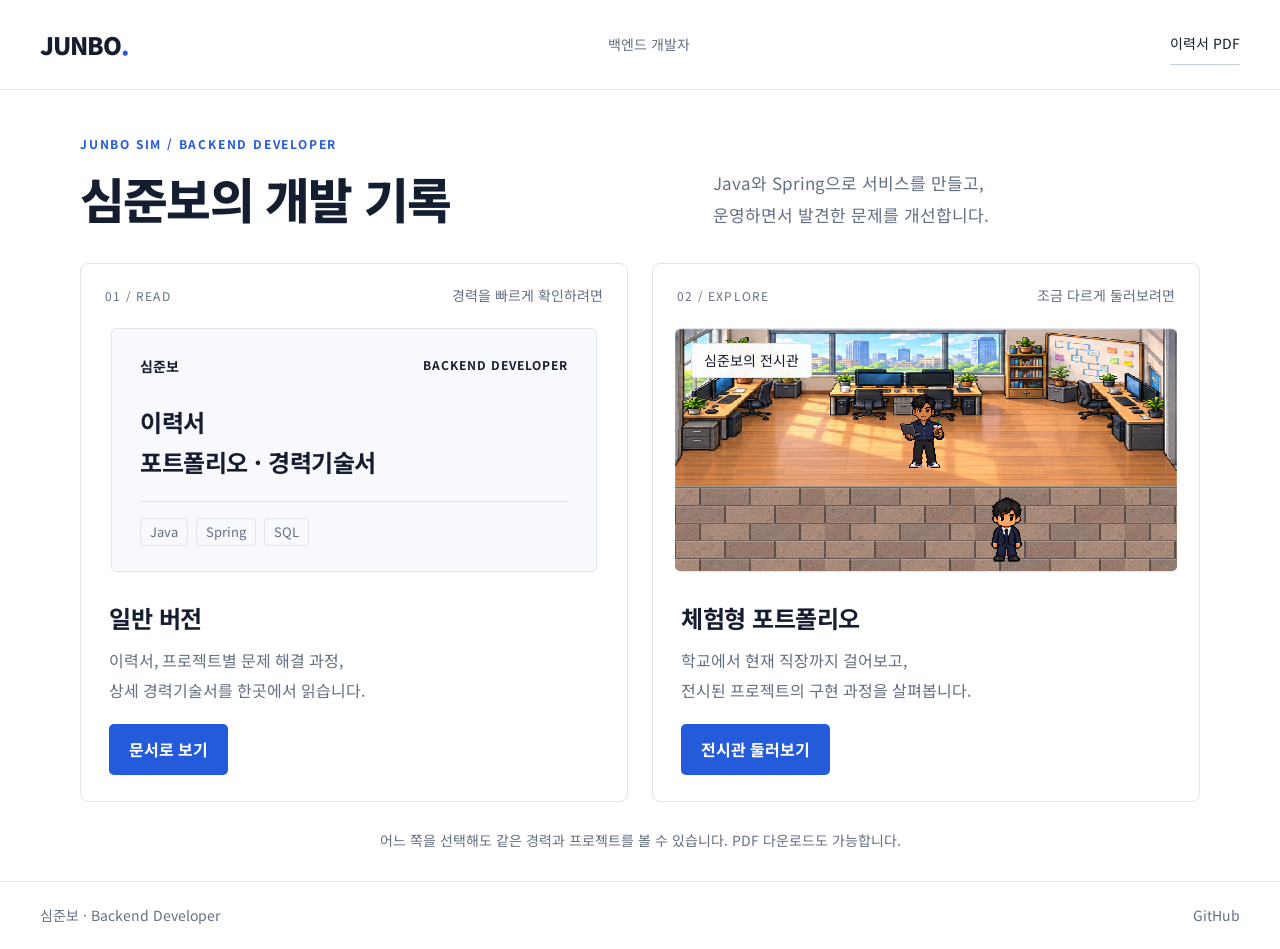
==== index.html @ 74f3f33c "Publish verified portfolio static release" ====
<!doctype html>
<html lang="ko">
<head>
<meta charset="utf-8"><meta name="viewport" content="width=device-width,initial-scale=1">
<title>심준보 | 개발 기록</title>
<meta name="description" content="백엔드 개발자 심준보의 이력서와 프로젝트. 문서형 또는 체험형 포트폴리오로 살펴보세요.">
<link rel="icon" type="image/svg+xml" href="data:image/svg+xml,%3Csvg xmlns='http://www.w3.org/2000/svg' viewBox='0 0 32 32'%3E%3Crect width='32' height='32' rx='8' fill='%23151d30'/%3E%3Ctext x='5' y='23' font-size='20' fill='%2386adff' font-family='sans-serif' font-weight='700'%3EJ.%3C/text%3E%3C/svg%3E">
<link rel="stylesheet" href="explorer.css">
<link rel="stylesheet" href="brand.css">
<link rel="stylesheet" href="exhibition-theme.css">
<script src="visitor-sprites.js" defer></script><script src="paving.js" defer></script><script src="entry.js" defer></script>
</head>
<body class="entry-page">
<header class="shell-header"><a class="brand" href="index.html" aria-label="버전 선택으로 돌아가기">JUNBO<span>.</span></a><span class="header-note">백엔드 개발자</span><a class="quiet-link" href="pdf/resume.pdf" download="심준보_이력서.pdf">이력서 PDF</a></header>
<main class="entry-main">
<div class="entry-intro"><p class="overline">JUNBO SIM / BACKEND DEVELOPER</p><h1>심준보의 개발 기록</h1><p>Java와 Spring으로 서비스를 만들고,<br>운영하면서 발견한 문제를 개선합니다.</p></div>
<div class="mode-grid">
<a class="mode-card read-card" href="normal.html">
<div class="mode-top"><span>01 / READ</span><span class="mode-tag">경력을 빠르게 확인하려면</span></div>
<div class="reading-preview" aria-hidden="true"><p>심준보 <span>BACKEND DEVELOPER</span></p><strong>이력서<br>포트폴리오 · 경력기술서</strong><div class="preview-rule"></div><div class="preview-tags"><span>Java</span><span>Spring</span><span>SQL</span></div></div>
<div class="mode-copy"><h2>일반 버전</h2><p>이력서, 프로젝트별 문제 해결 과정,<br>상세 경력기술서를 한곳에서 읽습니다.</p><span class="mode-action">문서로 보기</span></div>
</a>
<a class="mode-card play-card" href="game.html">
<div class="mode-top"><span>02 / EXPLORE</span><span class="mode-tag">조금 다르게 둘러보려면</span></div>
<div class="studio-preview" aria-hidden="true"><span class="preview-path"></span><span class="preview-divider"></span><span class="preview-npc pixel-sprite junbo-identity developer"></span><span class="preview-visitor pixel-sprite visitor-front"></span><span class="preview-caption">심준보의 전시관</span></div>
<div class="mode-copy"><h2>체험형 포트폴리오</h2><p>학교에서 현재 직장까지 걸어보고,<br>전시된 프로젝트의 구현 과정을 살펴봅니다.</p><span class="mode-action">전시관 둘러보기</span></div>
</a>
</div>
<p class="entry-footnote">어느 쪽을 선택해도 같은 경력과 프로젝트를 볼 수 있습니다. PDF 다운로드도 가능합니다.</p>
</main>
<footer class="shell-footer"><span>심준보 · Backend Developer</span><a href="https://github.com/jbsim999" target="_blank" rel="noopener noreferrer">GitHub</a></footer>
</body></html>
---- explorer.css ----
/* Pixel exhibition: fixed upper exhibits, one visitor on the lower path. */
:root{color-scheme:dark;--ink:#091c2b;--panel:#112d3c;--line:#31525e;--text:#f0f1db;--muted:#a6bec6;--gold:#ffcf70;--mint:#8ee0c6}
*{box-sizing:border-box}
html{font-size:16px}
body{margin:0;background:var(--ink);color:var(--text);font-family:"Malgun Gothic","Apple SD Gothic Neo",sans-serif;line-height:1.65;word-break:keep-all}
body.game-page{transition:background-color .45s ease;--ambient-wash:transparent}
body[data-era=school]{--ink:#102a24;--panel:#173b32;--line:#416d57;--gold:#c9f294;--mint:#abe4ba;--ambient-wash:#56c88466}
body[data-era=university]{--ink:#10243d;--panel:#18344f;--line:#496e94;--gold:#a9d9ff;--mint:#b4e3ff;--ambient-wash:#559be077}
body[data-era=military]{--ink:#302128;--panel:#47313a;--line:#986b69;--gold:#ffc28c;--mint:#ffdab5;--ambient-wash:#ef965e88}
body[data-era=lab]{--ink:#102b30;--panel:#1d4147;--line:#5b8a90;--gold:#baf5e9;--mint:#bcf3ed;--ambient-wash:#79d8cb66}
body[data-era=office]{--ink:#101b32;--panel:#1b2d49;--line:#405e87;--gold:#c8d7ff;--mint:#adc9fa;--ambient-wash:#6174bc88}
/* One viewport-wide wash follows the current era, including adjacent rooms,
   avatars and UI. It never consumes pointer input or keyboard focus. */
.game-page::after{content:"";position:fixed;inset:0;z-index:20;pointer-events:none;mix-blend-mode:soft-light;background:var(--ambient-wash);transition:background-color .45s ease}
a{color:inherit;text-decoration:none}button,input{font:inherit}button{color:inherit;cursor:pointer;touch-action:manipulation}button,a,input{-webkit-tap-highlight-color:transparent}button:disabled{cursor:default;opacity:.55}a:hover{color:var(--gold)}
button:focus-visible,a:focus-visible,input:focus-visible,summary:focus-visible,[tabindex]:focus-visible{outline:3px solid var(--gold);outline-offset:4px}
h1,h2,h3,p{margin-top:0}kbd{display:inline-block;font-family:inherit;font-size:.8rem;border:1px solid #75979f;padding:0 5px;margin:0 2px;line-height:1.6}
[hidden]{display:none!important}
.shell-header,.shell-footer{max-width:1360px;margin:auto;display:flex;justify-content:space-between;align-items:center;gap:20px;padding:20px 40px}
.shell-header{border-bottom:1px solid var(--line)}.wordmark{font-size:1.4rem;font-weight:800;letter-spacing:-.6px}.wordmark span{color:var(--gold)}
.header-note{color:var(--muted);font-size:.875rem}.overline{font-size:.75rem;font-weight:700;letter-spacing:1.5px;color:var(--mint)}.quiet-link{font-size:.875rem;border-bottom:1px solid #6b8c91;padding:4px 0}
.shell-footer{color:var(--muted);font-size:.875rem;border-top:1px solid var(--line);margin-top:28px}
.entry-main{max-width:1100px;margin:auto;padding:50px 40px 0}.entry-intro{margin-bottom:36px}.entry-intro .overline{margin-bottom:12px}
.entry-intro h1{font-size:clamp(2rem,4vw,3rem);line-height:1.35;letter-spacing:-1.5px;margin-bottom:14px}.entry-intro>p:last-child{color:var(--muted);font-size:1rem}
.mode-grid{display:grid;grid-template-columns:1fr 1fr;gap:28px}.mode-card{display:block;border:2px solid #385b67;background:var(--panel);box-shadow:5px 5px 0 #03111b;transition:transform .15s,border-color .15s}
.mode-card:hover{transform:translateY(-4px);border-color:var(--gold)}.mode-top{display:flex;justify-content:space-between;align-items:center;gap:8px;padding:18px 22px;font-size:.75rem;letter-spacing:1px}.mode-tag{font-size:.875rem;letter-spacing:0}
.read-card{color:#203e46;background:#eff0df;border-color:#b8c9b6}.read-card:hover{color:#203e46}
.read-card .mode-tag{color:#59726f}.reading-preview{height:240px;background:#fafbf4;border:1px solid #ced8c8;margin:0 24px;padding:26px;box-shadow:5px 0 0 #ccd5c3}
.reading-preview p{display:flex;justify-content:space-between;gap:12px;font-size:.875rem;font-weight:700}.reading-preview p span{font-size:.65rem;letter-spacing:1px;color:#527571}
.reading-preview strong{display:block;font-size:1.5rem;line-height:1.65;letter-spacing:-.5px;margin:20px 0}.preview-rule{height:1px;background:#d3dccd}.preview-tags{display:flex;gap:8px;margin-top:16px}.preview-tags span{font-size:.75rem;padding:2px 9px;border:1px solid #cad6c7}
.studio-preview{height:240px;position:relative;overflow:hidden;background:#668c9c url("assets/rooms-open-v10.webp") 100% 100%/200% 200%;image-rendering:pixelated}
.preview-caption{position:absolute;left:16px;top:14px;background:#0b2438ed;border:1px solid #77b4ac;padding:5px 12px;color:var(--gold);font-size:.875rem}
.pixel-sprite{display:block;width:80px;height:80px;background-image:none;background-size:300% 200%;background-repeat:no-repeat;image-rendering:pixelated}
.pixel-sprite.student{background-position:0 0}.pixel-sprite.developer{background-position:50% 0}.pixel-sprite.visitor-front{background-position:100% 0}.pixel-sprite.visitor-back{background-position:0 100%}.pixel-sprite.visitor-left{background-position:50% 100%}.pixel-sprite.visitor-right{background-position:100% 100%}
.pixel-sprite.schoolboy,.pixel-sprite.soldier{background-image:url("assets/school-military-sprites-v3.png");background-size:200% 100%}.pixel-sprite.schoolboy{background-position:0 0}.pixel-sprite.soldier{background-position:100% 0}
.pixel-sprite.soldier-cook{background-image:url("assets/school-military-sprites-v3.png");background-size:200% 100%;background-position:100% 0}.pixel-sprite.developer-coffee{background-position:50% 0}
.era-art-ready .pixel-sprite.soldier-cook,.era-art-ready .pixel-sprite.developer-coffee{background-image:url("assets/junbo-props-v4.webp");background-size:300% 100%}.era-art-ready .pixel-sprite.soldier-cook{background-position:0 0}.era-art-ready .pixel-sprite.developer-coffee{background-position:50% 0}
.pixel-sprite.lab-scientist{background-position:50% 0}.era-art-ready .pixel-sprite.lab-scientist{background-image:url("assets/junbo-lab-v5.png");background-size:100% 100%;background-position:0 0}
.soccer-ball{display:none;position:absolute;left:58px;top:50px;width:30px;height:30px;background:url("assets/junbo-props-v4.webp") 100% 0/300% 100% no-repeat;image-rendering:pixelated}
.era-art-ready .visitor[data-outfit=sport] .soccer-ball{display:block}.visitor[data-facing=left] .soccer-ball{left:-8px}
.visitor.walking[data-outfit=sport] .soccer-ball{animation:juggle .72s ease-in-out infinite}
@keyframes juggle{0%,100%{transform:translateY(0) rotate(0deg)}40%{transform:translateY(-34px) rotate(155deg)}75%{transform:translateY(-12px) rotate(280deg)}}
.preview-npc{position:absolute;left:calc(50% - 40px);top:78px}.preview-visitor{position:absolute;left:calc(66% - 32px);bottom:17px;width:64px;height:64px}
.mode-copy{padding:24px;border-top:1px solid #86a59a44}.mode-copy h2{font-size:1.4rem;margin-bottom:9px;letter-spacing:-.5px}.mode-copy p{font-size:1rem;color:var(--muted);min-height:52px;margin-bottom:18px}
.read-card .mode-copy p{color:#506b70}.mode-action{display:inline-block;font-size:.875rem;font-weight:700;background:#ffcf70;color:#233c42;padding:10px 18px;box-shadow:3px 3px 0 #020c1490}
.read-card .mode-action{background:#173e47;color:#f2f5e2}.entry-footnote{font-size:.875rem;text-align:center;color:var(--muted);margin:28px 0}
.game-shell{max-width:1360px;margin:auto;padding:24px 40px 0}.game-heading{display:flex;justify-content:space-between;align-items:center;gap:20px;margin-bottom:20px}.game-heading .overline{letter-spacing:.5px;margin-bottom:5px}.game-heading h1{font-size:1.7rem;letter-spacing:-.7px;margin:0}
.room-tabs{display:flex;align-items:center;gap:10px;border-bottom:1px solid var(--line)}.room-tabs button{border:0;background:none;border-bottom:3px solid transparent;padding:12px 20px;font-size:1rem;color:var(--muted)}
.room-tabs button[aria-pressed=true]{border-bottom-color:var(--gold);color:var(--gold)}.room-tabs a{margin-left:auto;font-size:.875rem;color:var(--muted)}
.room-toolbar{display:flex;justify-content:space-between;align-items:center;gap:20px;color:var(--muted);font-size:.875rem;padding:12px 0}.room-toolbar p{margin:0}.motion-control{display:flex;align-items:center;gap:6px;white-space:nowrap}.motion-control input{accent-color:var(--gold);width:17px;height:17px}
.viewport{height:520px;position:relative;overflow:hidden;border:3px solid #527977;background:#12454e;box-shadow:0 0 0 1px #091521,5px 5px 0 #030f19;isolation:isolate}
.world{position:absolute;top:0;left:0;width:1800px;height:520px;will-change:transform}
.scene-backdrop{position:absolute;inset:0;display:flex;image-rendering:pixelated;background:#b9c9cb}
.scene-bay{flex:0 0 600px;height:520px;background-image:url("assets/rooms-open-v10.webp");background-size:1200px 1040px;background-repeat:no-repeat}
.scene-school{background-position:0 0}.scene-university{background-position:-600px 0}.scene-military{background-position:0 -520px}.scene-office{background-position:-600px -520px}
.scene-lab{background-image:url("assets/lab-open-v10.webp");background-position:0 0;background-size:600px 520px}
.game-page[data-scene=gallery] .scene-backdrop{display:grid;grid-template-columns:repeat(3,600px);grid-template-rows:repeat(3,520px);width:1800px;background:#b9c9cb}
.game-page[data-scene=gallery] .scene-bay{width:480px;height:416px;margin:30px 60px 74px;background-size:960px 832px;box-shadow:0 0 0 3px #527977}
.game-page[data-scene=gallery] .scene-university{background-position:-480px 0}.game-page[data-scene=gallery] .scene-office{background-position:-480px -416px}
.gallery-map{margin-top:18px;padding:16px;border:1px solid var(--line);background:var(--panel)}.gallery-map-heading{display:flex;justify-content:space-between;align-items:center;gap:12px;margin-bottom:12px}.gallery-map h2{font-size:1rem;margin:0}.gallery-map p{font-size:.875rem;color:var(--muted);margin:0}
.gallery-map-grid{display:grid;grid-template-columns:repeat(3,minmax(0,1fr));gap:8px}.gallery-map-grid button{border:1px solid #52717a;background:#163744;padding:12px;text-align:left;font-size:.875rem;line-height:1.5;min-height:72px}.gallery-map-grid button span{display:block;font-size:.75rem;color:var(--muted);margin-bottom:4px}.gallery-map-grid button[aria-current=true]{border-color:var(--gold);box-shadow:inset 0 0 0 1px var(--gold);color:var(--gold);background:#28505a}.gallery-map-grid button:hover{border-color:var(--gold)}
.exhibits{position:absolute;inset:0}.exhibit{position:absolute;top:20px;left:0;width:350px;transform:translateX(-50%);text-align:left}
.exhibit-info{min-height:183px;padding:16px 20px;background:#092638ed;border:2px solid #6c9d98;box-shadow:3px 3px 0 #041523b0}
.exhibit.current .exhibit-info{border-color:var(--gold)}.exhibit-info .overline{margin-bottom:7px;letter-spacing:.5px;color:#acd9c5}.exhibit-info h2{font-size:1.2rem;line-height:1.45;margin:0 0 8px;color:#f2f1db}.exhibit-info p{font-size:.875rem;color:#bad1cd;margin:0 0 12px}
.exhibit-info .exhibit-result{font-size:1.3rem;color:var(--gold);font-weight:700}.exhibit-info button{background:#154b55;color:#e9f4df;border:1px solid #8bbdb0;box-shadow:2px 2px 0 #06141c;padding:5px 12px;font-size:.875rem}
.exhibit{height:310px}.scenic-exhibit .exhibit-info{min-height:0;padding:12px 20px;width:max-content;max-width:100%;margin:auto}.scenic-exhibit .exhibit-info h2{margin:0}
.npc-display{width:104px;position:absolute;top:193px;left:50%;transform:translateX(-50%);display:flex;align-items:center;flex-direction:column;pointer-events:none}
.npc-display .pixel-sprite{width:104px;height:104px}.npc-label{font-size:.75rem;line-height:1.45;color:#ededd2;padding:2px 10px;background:#173b3dea;border:1px solid #aac3a66b}
.actor{position:absolute;top:0;left:0;width:80px;height:88px;pointer-events:none;will-change:transform}.actor-name{display:table;position:absolute;left:50%;bottom:-6px;transform:translateX(-50%);background:#ffcf70;color:#173841;padding:1px 8px;font-size:.75rem;font-weight:700;white-space:nowrap;border:1px solid #68441f;line-height:1.6}
.actor.walking .pixel-sprite{animation:walk .18s steps(2,end) infinite alternate}
.scene-corner{position:absolute;inset:auto 12px 6px;display:flex;justify-content:space-between;font-size:.75rem;color:#ecddb9;pointer-events:none;text-shadow:1px 1px #19372a}
.timeline-nav{display:grid;grid-template-columns:repeat(6,minmax(0,1fr));gap:8px;margin-top:15px}.timeline-nav button{background:#123442;border:1px solid #436875;padding:10px;font-size:.875rem;color:var(--muted)}
.timeline-nav button[aria-current=true]{border-color:var(--gold);color:var(--gold);background:#24484b}.timeline-nav button span{display:block;font-size:.75rem;color:#b1ccd0;margin-top:3px}
.interaction-strip{display:flex;justify-content:space-between;align-items:center;gap:18px;padding:18px 0;border-bottom:1px solid var(--line);min-height:108px}.location-copy{display:flex;flex-direction:column;gap:3px}.location-copy .overline{font-size:.75rem;letter-spacing:.5px}.location-copy strong{font-size:1.05rem}.location-copy>span:last-child{font-size:.875rem;color:var(--muted)}
.action-button{flex-shrink:0;background:var(--gold);color:#163b42;border:1px solid #e8a954;padding:12px 18px;font-size:.875rem;font-weight:700;box-shadow:3px 3px 0 #010d16}.action-button kbd{border-color:#8d7b4b;margin-left:8px}
.control-bar{display:flex;justify-content:space-between;align-items:center;gap:20px;padding:18px 0 0}.control-bar p{font-size:.875rem;color:#d2e4df;margin:0}.control-bar p>span:last-child{font-size:.75rem;color:var(--muted)}
.direction-pad{display:flex;gap:8px;flex-shrink:0}.direction-pad button{width:50px;height:48px;font-size:1.3rem;border:2px solid #688f93;background:#163947;box-shadow:3px 3px 0 #03121b;touch-action:none;user-select:none}
.direction-pad button:active{background:#426f6d;border-color:var(--gold)}
.game-page[data-scene=gallery] .direction-pad{display:grid;grid-template-columns:repeat(3,50px);grid-template-rows:repeat(2,48px);gap:6px}
.direction-pad [data-dir=up]{grid-column:2;grid-row:1}.direction-pad [data-dir=left]{grid-column:1;grid-row:2}.direction-pad [data-dir=down]{grid-column:2;grid-row:2}.direction-pad [data-dir=right]{grid-column:3;grid-row:2}
dialog{color-scheme:light;width:min(820px,calc(100% - 32px));max-height:85dvh;padding:0 30px 30px;background:#f2f4e8;color:#213e45;border:3px solid #6c9894;box-shadow:8px 8px 0 #010c17a0;overflow:auto}
dialog::backdrop{background:#031224dd}body:has(dialog[open]){overflow:hidden}
.dialog-top{display:flex;align-items:center;justify-content:space-between;gap:12px;position:sticky;top:0;padding:16px 0;background:#f2f4e8;z-index:1;border-bottom:1px solid #bdcec2;margin-bottom:20px}.dialog-top .overline{color:#316e64;letter-spacing:1px}.dialog-top button{background:none;color:#233f46;border:1px solid #7f9c94;padding:7px 12px;font-size:.875rem}
dialog h2{font-size:1.6rem;line-height:1.45;letter-spacing:-.5px}dialog h3{font-size:1.05rem;color:#216b5d;margin:24px 0 8px}dialog p,dialog li{font-size:1rem;line-height:1.85}dialog ul{padding-left:22px}dialog .period{color:#5b7479;font-size:.875rem}
.detail-result{background:#dfead9;border-left:3px solid #367e6b;padding:16px;font-weight:700}.detail-links{display:flex;flex-wrap:wrap;gap:14px;border-top:1px solid #c0d2c4;margin-top:24px;padding-top:18px}.detail-links a{color:#255e55;border-bottom:1px solid;font-size:.875rem}dialog a:hover{color:#17588b}
dialog details{border-top:1px solid #b7cbbd;margin-top:22px;padding-top:16px}dialog summary{cursor:pointer;font-weight:700}
dialog pre{white-space:pre;overflow:auto;background:#112c39;color:#e2f2d9;padding:18px;font-size:.875rem;line-height:1.7}dialog .code-caption{font-size:.875rem;color:#4f6b6d}dialog .flow-list{display:grid;gap:8px;padding-left:24px}
.skip-link{position:absolute;left:10px;top:-100px;padding:8px;background:var(--ink);z-index:9}.skip-link:focus{top:10px}.sr-only{position:absolute;width:1px;height:1px;overflow:hidden;clip-path:inset(50%);white-space:nowrap}
.reduce-motion,.reduce-motion::after,.reduce-motion *{animation:none!important;transition:none!important}
@keyframes walk{from{transform:translateY(0)}to{transform:translateY(-3px)}}
@media(max-width:700px){
 .shell-header,.shell-footer{padding:17px 22px}.header-note{display:none}.entry-main{padding:32px 22px 0}.entry-intro h1{font-size:2rem}.entry-intro{margin-bottom:26px}
 .mode-grid{grid-template-columns:1fr;gap:24px}.mode-top{padding:15px 18px}.mode-copy{padding:20px}.mode-copy p{min-height:0}.reading-preview,.studio-preview{height:215px}.reading-preview{padding:22px}.reading-preview strong{font-size:1.3rem}.reading-preview p span{display:none}
 .game-shell{padding:20px 14px 0}.game-heading h1{font-size:1.45rem}.game-heading .overline{font-size:.75rem}.room-tabs{gap:0;flex-wrap:wrap}.room-tabs button{padding:12px;font-size:.875rem}.room-tabs a{font-size:.75rem;padding:10px 0}
 .room-toolbar{font-size:.75rem;gap:10px;align-items:flex-start}.room-toolbar p{max-width:220px}.viewport{border-width:2px}
 .exhibit{width:270px}.exhibit-info{padding:14px 16px;min-height:190px}.exhibit-info h2{font-size:1.1rem}.exhibit-info .exhibit-result{font-size:1.2rem}.npc-display{top:200px}.npc-display .pixel-sprite{width:96px;height:96px}
 .timeline-nav{grid-template-columns:repeat(3,minmax(0,1fr));gap:5px}.timeline-nav button{font-size:.8rem;padding:9px 5px}.timeline-nav button span{font-size:.75rem}
 .gallery-map{padding:10px}.gallery-map-heading{align-items:flex-start;flex-direction:column;gap:4px}.gallery-map-grid{gap:5px}.gallery-map-grid button{padding:8px 6px;font-size:.8rem}.gallery-map-grid button span{font-size:.75rem}
 .interaction-strip{align-items:stretch;flex-direction:column;gap:12px;padding:16px 0}.control-bar{flex-direction:column;align-items:stretch;gap:16px}.control-bar p{font-size:.75rem;text-align:center}.direction-pad{justify-content:center}
 .shell-footer{font-size:.75rem;gap:12px}dialog{padding:0 18px 24px}dialog h2{font-size:1.35rem}.dialog-top button{white-space:nowrap}
}
@media(max-width:350px){.exhibit{width:252px}.mode-top{font-size:.65rem}.mode-tag{font-size:.75rem}.reading-preview strong{font-size:1.1rem}.shell-footer{flex-wrap:wrap}}
@media(prefers-reduced-motion:reduce){*,*::before,*::after{animation:none!important;transition:none!important}}

/* One identity sheet, six eras. Visitors deliberately use a separate atlas. */
.game-page .pixel-sprite.junbo-identity,.entry-page .pixel-sprite.junbo-identity{background-image:url("assets/junbo-life-stages-v7.webp");background-size:300% 200%;background-position:var(--junbo-x,100%) var(--junbo-y,100%)}
.junbo-identity.schoolboy{--junbo-x:0%;--junbo-y:0%}.junbo-identity.student{--junbo-x:50%;--junbo-y:0%}.junbo-identity.soldier-cook{--junbo-x:100%;--junbo-y:0%}
.junbo-identity.lab-scientist{--junbo-x:0%;--junbo-y:100%}.junbo-identity.developer-early{--junbo-x:50%;--junbo-y:100%}.junbo-identity.developer-coffee,.junbo-identity.developer{--junbo-x:100%;--junbo-y:100%}

/* Gallery: freestanding exhibits, no resume scenery or room partitions. */
.game-page[data-scene=gallery] .scene-backdrop{background-color:#cbd9dc;background-image:linear-gradient(#587b8c13 1px,transparent 1px),linear-gradient(90deg,#587b8c13 1px,transparent 1px);background-size:40px 40px}
.game-page[data-scene=gallery] .scene-bay{width:600px;height:520px;margin:0;background:none;box-shadow:none}
.gallery-exhibit .station-art{position:absolute;top:0;left:50%;transform:translateX(-50%);display:block;width:320px;height:320px;background:url("assets/gallery-objects-v7.webp") 0 0/200% 100% no-repeat;image-rendering:pixelated;pointer-events:none}
.gallery-exhibit .station-computer{background-position:100% 0}
.gallery-exhibit .station-info{position:absolute;top:48px;left:50%;transform:translateX(-50%);width:224px;text-align:center;color:#1a394a}
.gallery-exhibit .station-info .overline{font-size:12px;line-height:1.4;letter-spacing:.5px;color:#476775;margin:0 0 5px}
.gallery-exhibit .station-info h2{font-size:17px;line-height:1.35;letter-spacing:-.5px;margin:0 0 6px;color:#142e41}
.station-result{font-size:14px;line-height:1.4;font-weight:700;color:#245f70;margin:0 0 8px}
.station-info button{font-size:14px;line-height:1.4;min-height:30px;padding:4px 9px;border:1px solid #78949e;border-radius:4px;background:#e3edf2;color:#173e50}
.gallery-exhibit.current .station-info button{background:#173e50;color:#fff;border-color:#173e50}
.gallery-exhibit.computer-exhibit .station-info{top:59px;width:144px}.computer-exhibit .station-info h2{font-size:15px;margin-bottom:5px}.computer-exhibit .station-info .overline{font-size:11px;margin-bottom:3px}
.station-empty-note{font-size:13px;color:#486677;margin:0}.empty-exhibit .station-art{opacity:.5}
.art-unavailable .station-info{background:#edf4f7;border:1px solid #92b0bf;padding:8px;border-radius:5px}

/* Finished exhibition shell. World coordinates stay independent of the UI. */
:root{--text:#f3f6fa;--muted:#b5c7d6;--surface:#0c1c2ae8}
.shell-header{max-width:1480px;padding:18px 40px;border-bottom-color:#ffffff12}
.shell-footer{max-width:1480px;border-top-color:#ffffff18;padding:22px 40px}
.quiet-link{min-height:40px;display:inline-flex;align-items:center;border-color:#ffffff36;overflow-wrap:anywhere}
.overline{font-size:.75rem;letter-spacing:1.8px}
.entry-page{background:radial-gradient(ellipse at 90% 0,#173448 0,transparent 55%),#091725}
.entry-main{max-width:1200px;padding-top:44px}
.entry-intro{display:grid;grid-template-columns:1.2fr 1fr;column-gap:48px;align-items:end;margin-bottom:32px}
.entry-intro .overline{grid-column:1/-1;color:#94dacb}
.entry-intro h1{font-size:clamp(2rem,3.8vw,3.3rem);font-weight:800;margin:0;letter-spacing:-1.8px}
.entry-intro>p:last-child{margin:0;font-size:1.0625rem;line-height:1.9}
.mode-grid{gap:24px}.mode-card{border:1px solid #ffffff26;border-radius:16px;overflow:hidden;box-shadow:0 18px 50px #0003;background:#102536}
.mode-card:hover{box-shadow:0 22px 54px #0005}.mode-top{padding:20px 24px;color:#b9ced8;letter-spacing:1.2px}
.mode-tag{font-size:.875rem;color:#b9ced8}.read-card{background:#eaf0f5;color:#142c40;border-color:#d7e3ed}
.read-card:hover{color:#142c40}.read-card .mode-top,.read-card .mode-tag{color:#486278}
.reading-preview{margin:0 30px;height:244px;background:#fff;border-color:#c8d6e2;border-radius:6px 6px 0 0;box-shadow:8px 8px 0 #b4c6d74d;padding:26px 28px}
.reading-preview p span{font-size:.75rem;color:#597284}.reading-preview strong{line-height:1.7;font-size:1.5rem;margin:24px 0 18px}
.preview-rule{background:#d9e2ea}.preview-tags span{border-color:#cfdae4;border-radius:4px;font-size:.8125rem}
.studio-preview{height:244px;margin:0 22px;border-radius:6px;box-shadow:inset 0 0 0 1px #ffffff30}
.preview-caption{border:0;border-radius:4px;color:#f7faff;background:#102a3fed;font-size:.875rem}
.mode-copy{padding:26px 28px;border-top:0}.mode-copy h2{font-size:1.5rem}.mode-copy p{font-size:1rem;line-height:1.85;min-height:60px}
.mode-action{border-radius:6px;background:#abe9d7;color:#133b3b;padding:12px 20px;box-shadow:none;font-size:1rem}
.read-card .mode-action{background:#193d58;color:white}.entry-footnote{margin:26px auto 0;max-width:580px;line-height:1.8}
.game-shell{max-width:1480px;padding:22px 40px 0}.game-heading{margin-bottom:18px}
.game-heading h1{font-size:1.75rem;letter-spacing:-1px}.game-heading .overline{font-size:.75rem;margin-bottom:5px}
.room-tabs{border-bottom:1px solid #ffffff24;gap:12px}.room-tabs button{padding:12px 6px;margin-right:20px;font-size:1rem}
.room-tabs button:hover{color:var(--text)}.room-tabs a{color:var(--text);min-height:44px;display:flex;align-items:center}
.room-toolbar{padding:12px 0;font-size:.875rem;gap:16px}.room-toolbar p{max-width:none}.motion-control{min-height:28px}
.exhibition-layout{display:grid;grid-template-columns:minmax(0,1fr) 300px;gap:22px;align-items:start}
.exhibition-stage{min-width:0}.viewport{border:1px solid #91afa677;border-radius:12px;box-shadow:0 18px 50px #0003;height:520px}
.world{transform-origin:0 0}.viewport:focus-visible{outline:2px solid var(--gold);outline-offset:4px}
.scene-corner{inset:auto 14px 12px;font-size:.75rem;color:white;text-shadow:none}
.scene-corner span{background:#102330e8;border:1px solid #ffffff30;padding:3px 9px;border-radius:4px}
.exhibit{top:24px;width:340px}.exhibit-info{border:1px solid #7397a280;background:#0b2033f2;border-radius:8px;padding:16px 20px;min-height:172px;box-shadow:0 5px 20px #0003;transition:opacity .25s,border-color .25s}
.exhibit:not(.current) .exhibit-info{opacity:.65}.exhibit.current .exhibit-info{border-color:var(--gold);box-shadow:0 0 0 2px #ffffff16,0 8px 24px #0004}
.exhibit-info h2{font-size:1.1875rem;letter-spacing:-.5px;color:#fff;line-height:1.5}.exhibit-info p{color:#c8d8e6;font-size:.875rem;line-height:1.65;margin-bottom:10px}
.exhibit-info .overline{font-size:.8125rem;color:#a9cec9;letter-spacing:.2px}
.exhibit-info button{min-height:36px;background:#234c61;border-color:#779caa;border-radius:4px;box-shadow:none;padding:5px 12px}
.exhibit-info button:hover{background:#31667b}.exhibit-info .exhibit-result{font-size:1rem;line-height:1.6;color:var(--gold)}
.scenic-exhibit .exhibit-info{padding:14px 18px}.npc-display{top:193px}.npc-display .pixel-sprite{width:112px;height:104px}
.npc-label{border-radius:4px;background:#102b3de8;border-color:#8faeac55;font-size:.75rem}
.gallery-exhibit .npc-display{top:210px}.gallery-exhibit .npc-display .pixel-sprite{width:92px;height:84px}
.actor-name{border:0;border-radius:3px;background:#f6dfa1;color:#162d3c;font-size:.75rem;padding:2px 8px}
.control-bar{padding:14px 2px 0;gap:14px;min-height:64px}.control-bar p{font-size:.875rem;line-height:1.8;text-align:left}.control-bar p>span:last-child{font-size:.875rem}
.touch-help{display:none}.direction-pad button{width:48px;height:44px;border:1px solid #ffffff44;border-radius:7px;box-shadow:0 3px 0 #0004;background:#ffffff0c}
.direction-pad button:hover{background:#ffffff18}.direction-pad button:active{transform:translateY(2px);box-shadow:none}
.game-page[data-scene=gallery] .direction-pad{grid-template-columns:repeat(3,48px);grid-template-rows:repeat(2,44px);gap:5px}
.exhibition-guide{background:var(--surface);border:1px solid #ffffff24;border-radius:12px;padding:20px;min-height:520px}
.interaction-strip{padding:0 0 20px;display:flex;flex-direction:column;align-items:stretch;gap:16px;min-height:0;border-bottom-color:#ffffff1f}
.location-copy{gap:7px}.location-copy strong{font-size:1.125rem;line-height:1.55;letter-spacing:-.4px}.location-copy .overline{color:var(--mint);font-size:.75rem;letter-spacing:1px}.location-copy>span:last-child{font-size:.875rem;color:#afc4d5}
.action-button{border:0;border-radius:6px;box-shadow:none;min-height:44px;padding:11px 12px;font-size:.9375rem;background:var(--gold);color:#132d3b}
.action-button:disabled{background:#ffffff0c;color:#a9bcc9;opacity:1}.action-button:not(:disabled):hover{filter:brightness(1.08)}
.guide-heading{display:flex;justify-content:space-between;align-items:center;gap:8px;margin:19px 0 12px}.guide-heading h2{font-size:.875rem;margin:0;font-weight:600}.guide-heading span{font-size:.75rem;color:var(--muted)}
.timeline-nav{grid-template-columns:1fr;margin:0;gap:3px}.timeline-nav button{border:1px solid transparent;border-left:2px solid #496271;background:transparent;border-radius:0 5px 5px 0;padding:8px 12px;text-align:left;font-size:.875rem;line-height:1.5;color:#d5e1e8}
.timeline-nav button:hover{background:#ffffff09}.timeline-nav button[aria-current=true]{background:#ffffff0c;border-color:transparent;border-left-color:var(--gold);color:var(--gold)}
.timeline-nav button span{font-size:.75rem;color:#9fb7c8;margin-top:2px}
.guide-note{font-size:.75rem;color:#a9c0ce;line-height:1.7;margin:16px 0 0}
.gallery-map{border:0;background:transparent;margin:0;padding:0}.gallery-map-heading h2{display:none}.gallery-map-heading{margin-bottom:10px}.gallery-map-heading p{font-size:.8125rem}
.gallery-map-grid{gap:6px}.gallery-map-grid button{min-height:76px;padding:9px 5px;text-align:center;font-size:.8125rem;word-break:normal;border-radius:5px;border-color:#ffffff20;background:#ffffff05}
.gallery-map-grid button span{font-size:.75rem;color:#9bb2c2}.gallery-map-grid button[aria-current=true]{background:#ffffff12;border-color:var(--gold);box-shadow:none}
dialog{width:min(860px,calc(100% - 40px));max-height:88dvh;border:1px solid #bacbd9;border-radius:14px;padding:0 36px 32px;background:#f5f8fc;color:#243c50;box-shadow:0 30px 100px #0007;overscroll-behavior:contain}
dialog::backdrop{background:#020d1ccc;backdrop-filter:blur(5px)}.dialog-top{background:#f5f8fc;border-color:#d5e0e9;padding:18px 0;margin-bottom:24px}.dialog-top button{min-height:44px;border-radius:6px;border-color:#b4c6d4;color:#253e51}.dialog-top .overline{color:#326c78}
dialog h2{font-size:1.8rem;letter-spacing:-1px}dialog h3{color:#1e6373;font-size:1.0625rem;margin-top:28px}dialog p,dialog li{line-height:1.9}dialog li+li{margin-top:10px}
.detail-result{border:0;border-radius:8px;background:#e0edf1;color:#1e4d61;padding:20px;font-size:1.15rem}.detail-links{border-color:#cbd9e5;gap:10px}.detail-links a{border:1px solid #b3c9d7;border-radius:6px;padding:10px 14px;color:#235168}
dialog details{border:1px solid #cedde8;border-radius:8px;padding:16px 20px}dialog summary{font-size:.9375rem}dialog pre{border-radius:6px;max-width:100%;font-size:.875rem}dialog .code-caption{color:#50677d}
.detail-meta{display:flex;flex-wrap:wrap;gap:7px;margin:0 0 22px}.detail-meta span{font-size:.8125rem;border:1px solid #c2d3df;border-radius:4px;padding:3px 9px;color:#365e73}
.detail-decisions dl{margin:20px 0 0}.detail-decisions dt{font-size:.875rem;font-weight:700;color:#276c7b;margin-top:18px}.detail-decisions dd{margin:5px 0 0}.detail-decisions dd strong{font-size:1rem}.detail-decisions dd p{margin:5px 0 0;color:#526c7e}
.detail-screens figure{margin:24px 0 0}.detail-screens img{display:block;width:100%;height:auto;border:1px solid #c7d6e2;border-radius:6px}.detail-screens figcaption{margin-top:12px}.detail-screens figcaption p{font-size:.875rem;margin-top:5px}
dialog .batch-work{--blue:#276c8a;--navy:#1d3d53;--line:#c8d8e4}dialog .batch-work details{padding:12px}dialog .batch-tx-row ol li{margin-top:0}dialog .batch-work h4{font-size:1.3rem}dialog .batch-comparison{grid-template-columns:1fr}dialog .batch-comparison p{min-height:0}
.art-status{padding:10px 16px;background:#273d4c;border:1px solid #7d9fb0;border-radius:6px;font-size:.875rem}.art-status a{text-decoration:underline}
@media(max-width:1100px){.game-shell{padding:20px 24px 0}.exhibition-layout{grid-template-columns:minmax(0,1fr) 260px;gap:16px}.exhibition-guide{padding:16px}.control-bar{align-items:flex-start}.keyboard-help{font-size:.8125rem}.shell-header,.shell-footer{padding-left:24px;padding-right:24px}}
@media(max-width:800px){
 .exhibition-layout{grid-template-columns:1fr;gap:16px}.exhibition-guide{min-height:0}.timeline-nav{grid-template-columns:repeat(3,minmax(0,1fr));gap:8px}.timeline-nav button{border:1px solid #ffffff1c;border-radius:5px;padding:10px}.timeline-nav button[aria-current=true]{border-color:var(--gold)}
 .interaction-strip{display:grid;grid-template-columns:minmax(0,1fr) auto;align-items:center;padding-bottom:16px}.action-button{max-width:220px}.gallery-map-grid button{min-height:70px;font-size:.875rem}.control-bar{flex-direction:row;align-items:center;justify-content:space-between}.guide-note{margin-top:12px}
}
@media(max-width:600px){
 .shell-header{padding:12px 18px}.shell-footer{padding:20px 18px;font-size:.8125rem;margin-top:24px}.game-shell{padding:16px 12px 0}.game-heading{margin-bottom:12px;gap:12px}.game-heading h1{font-size:1.4rem}.game-heading .overline{font-size:.6875rem;letter-spacing:.8px}.game-heading .quiet-link{font-size:.8125rem;max-width:88px;text-align:right}
 .room-tabs{gap:8px}.room-tabs button{padding:10px 6px;margin-right:10px;font-size:.9375rem}.room-tabs a{font-size:.8125rem}.room-toolbar{font-size:.8125rem;gap:10px;padding:10px 0}.room-toolbar p{max-width:220px}.motion-control{font-size:.8125rem;gap:4px;min-height:40px}.motion-control input{width:18px;height:18px}
 .viewport{height:420px;border-radius:8px}.exhibit{width:332px}.exhibit-info{min-height:178px;padding:14px 18px}.exhibit-info h2{font-size:1.375rem}.exhibit-info p{font-size:1.0625rem;line-height:1.55}.exhibit-info .overline{font-size:1rem}.exhibit-info button{font-size:1.0625rem;min-height:40px}.exhibit-info .exhibit-result{font-size:1.125rem}.npc-display{top:204px}.npc-display .pixel-sprite{width:112px;height:104px}
 .scene-corner{font-size:.75rem;bottom:9px}.control-bar{padding:12px 0 0;gap:12px;min-height:68px}.keyboard-help{display:none}.touch-help{display:block;max-width:166px;font-size:.875rem}.direction-pad{gap:7px}.direction-pad button{width:52px;height:48px}.game-page[data-scene=gallery] .direction-pad{grid-template-columns:repeat(3,48px);grid-template-rows:repeat(2,44px)}.game-page[data-scene=gallery] .direction-pad button{width:48px;height:44px}
 .gallery-exhibit .exhibit-info h2{font-size:1.125rem}.gallery-exhibit .exhibit-info .exhibit-result{font-size:1.0625rem}
 .exhibition-guide{padding:16px;border-radius:8px}.interaction-strip{grid-template-columns:1fr;gap:12px}.action-button{max-width:none;width:100%;font-size:1rem}.action-button kbd{display:none}.location-copy strong{font-size:1.125rem}.timeline-nav{gap:6px}.timeline-nav button{font-size:.875rem;padding:9px 7px}.timeline-nav button span{font-size:.75rem}.guide-note{font-size:.8125rem}
 .entry-main{padding:32px 20px 0}.entry-intro{display:block;margin-bottom:26px}.entry-intro h1{font-size:2rem;margin-bottom:16px}.entry-intro>p:last-child{font-size:1rem}.mode-top{padding:18px 20px;font-size:.75rem}.mode-tag{font-size:.8125rem}.reading-preview{margin:0 20px;padding:22px}.reading-preview,.studio-preview{height:220px}.mode-copy{padding:24px}.mode-copy h2{font-size:1.375rem}.mode-copy p{min-height:0}.mode-copy p br{display:none}.entry-footnote{font-size:.875rem;text-align:left}.entry-intro .overline{font-size:.6875rem}
 dialog{width:calc(100% - 20px);max-height:92dvh;padding:0 20px 24px;border-radius:10px}dialog h2{font-size:1.4rem}.dialog-top{padding:12px 0}dialog details{padding:14px}dialog pre{padding:14px}.detail-links a{font-size:.875rem}.detail-result{padding:16px}
}
---- brand.css ----
@import url('https://fonts.googleapis.com/css2?family=Noto+Sans+KR:wght@400;500;600;700;800;900&display=swap');

/* One wordmark definition for the document, entry and exhibition routes. */
.brand {
  display: inline-block;
  flex-shrink: 0;
  font-family: 'Noto Sans KR', sans-serif;
  font-size: 24px;
  font-weight: 900;
  line-height: 1.8;
  letter-spacing: -1px;
  color: #151d30;
  text-decoration: none;
}
.brand:hover { color: #151d30; }
.brand span { color: #245bdb; }
@media (max-width: 650px) { .brand { font-size: 21px; } }
---- exhibition-theme.css ----
/* The document site's quiet white/navy/blue shell, around the pixel exhibits. */
:root { color-scheme: light; --text:#151d30; --muted:#647084; --surface:#fff; }
body.entry-page,body.game-page {
  --ink:#fff; --panel:#fff; --line:#dfe4ed; --gold:#245bdb; --mint:#245bdb;
  background:#fff; color:var(--text); font-family:'Noto Sans KR',sans-serif;
}
body.game-page[data-era=school] { background:#f5faf7; --ambient-wash:#56c88419; }
body.game-page[data-era=university] { background:#f5f8fd; --ambient-wash:#559be01c; }
body.game-page[data-era=military] { background:#fff8f3; --ambient-wash:#ef965e26; }
body.game-page[data-era=lab] { background:#f4faf9; --ambient-wash:#79d8cb19; }
body.game-page[data-era=office] { background:#f5f7fc; --ambient-wash:#6174bc20; }
body.game-page[data-era=gallery] { background:#fff; --ambient-wash:transparent; }
.game-page::after { mix-blend-mode:multiply; }
.shell-header { min-height:90px; padding-top:18px; padding-bottom:18px; border-color:var(--line); }
.shell-footer { border-color:var(--line); }
.quiet-link { border-color:#c5cfde; }
.overline,.entry-intro .overline { color:#245bdb; }
.entry-intro h1 { color:#151d30; }
.mode-card,.read-card { background:#fff; border:1px solid #dfe4ed; border-radius:8px; box-shadow:none; color:#151d30; }
.mode-card:hover { color:#151d30; border-color:#245bdb; box-shadow:0 10px 30px #151d300b; transform:translateY(-2px); }
.mode-top,.mode-tag,.read-card .mode-top,.read-card .mode-tag { color:#647084; }
.mode-copy { border-color:#dfe4ed; }
.mode-copy p,.read-card .mode-copy p { color:#647084; }
.mode-action,.read-card .mode-action { background:#245bdb; color:white; border-radius:5px; box-shadow:none; }
.reading-preview { background:#f7f9fc; border-color:#dfe4ed; box-shadow:none; border-radius:5px; }
.reading-preview p span,.reading-preview strong { color:#151d30; }
.preview-tags span { border-color:#dfe4ed; color:#647084; }
.preview-rule { background:#dfe4ed; }
.preview-caption { color:#151d30; background:#fffffff5; border:1px solid #dfe4ed; border-radius:4px; }
.room-tabs { border-color:var(--line); }
.room-tabs button[aria-pressed=true] { font-weight:700; }
.room-tabs a { color:var(--muted); }
.viewport { border:1px solid #cad4df; border-radius:8px; box-shadow:none; background:#e7edf3; }
.exhibition-guide { border:1px solid var(--line); border-radius:8px; background:#fff; }
.interaction-strip { border-color:var(--line); }
.location-copy>span:last-child,.guide-note { color:var(--muted); }
.action-button { background:#245bdb; color:#fff; }
.action-button kbd { border-color:#ffffff80; }
.action-button:disabled { color:#647084; background:#f1f5fc; }
.timeline-nav button { color:#647084; border-left-color:#dfe4ed; }
.timeline-nav button span { color:#647084; }
.timeline-nav button:hover { background:#f7f9fc; }
.timeline-nav button[aria-current=true] { background:#edf3ff; color:#245bdb; border-left-color:#245bdb; }
.gallery-map-grid button { background:#f7f9fc; border-color:#dfe4ed; }
.gallery-map-grid button span { color:#647084; }
.gallery-map-grid button[aria-current=true] { background:#edf3ff; color:#245bdb; border-color:#245bdb; }
.control-bar p { color:#647084; }
.direction-pad button { background:#fff; color:#151d30; border:1px solid #cbd5e3; box-shadow:none; border-radius:5px; }
.direction-pad button:hover,.direction-pad button:active { background:#edf3ff; border-color:#245bdb; }
.direction-pad button:active { transform:none; }
kbd { border-color:#b4c0d0; border-radius:3px; }
.scene-corner { color:#506178; }
.scene-corner span { color:#506178; border-color:#d1dbe5; background:#fffffff0; }
.exhibit-info { background:#fffffff5; border:1px solid #d1dbe5; border-radius:6px; box-shadow:none; }
.exhibit:not(.current) .exhibit-info { opacity:.85; }
.exhibit.current .exhibit-info { border-color:#245bdb; box-shadow:none; }
.exhibit-info h2 { color:#151d30; }
.exhibit-info p { color:#526178; }
.exhibit-info .overline { color:#647084; }
.exhibit-info button { color:#245bdb; background:#edf3ff; border-color:#c4d3ed; }
.exhibit-info button:hover { background:#e0eafd; }
.npc-display,.npc-display .pixel-sprite { width:104px; height:104px; }
.npc-display { top:188px; }
.actor-name { background:#fff; color:#34435b; border:1px solid #ccd6e3; }
.visitor .actor-name { top:84px; bottom:auto; }
.game-page .registered-visitor,.entry-page .registered-visitor { position:relative; background:none; }
.entry-page .preview-visitor.registered-visitor { position:absolute; }
.visitor-frame { display:block; position:absolute; background-image:url('assets/visitor-consistency-v8.webp'); background-repeat:no-repeat; image-rendering:pixelated; }
.art-status { background:#f1f5fc; border-color:#cbd7e9; }
dialog { background:#fff; color:#151d30; border-color:#dfe4ed; border-radius:8px; }
.dialog-top { background:#fff; }
dialog h3,.dialog-top .overline,.detail-decisions dt { color:#245bdb; }
.detail-result { background:#edf3ff; color:#245bdb; }

/* Open-front rooms extend to one level threshold. Junbo stands on their own
   floor; there is no separate display apron. One world origin owns all paving. */
.journey-path,.journey-divider { display:none; pointer-events:none; position:absolute; left:0; right:0; }
[data-scene=journey] .scene-bay { height:340px; }
[data-scene=journey] .scene-backdrop { background:#b1a69b; }
[data-scene=journey] .journey-path {
  display:block; top:340px; bottom:0;
}
[data-scene=journey] .journey-divider { display:block; top:336px; height:4px; background:#a7998a; border-top:1px solid #d4c9bb; border-bottom:1px solid #70675c; }
.journey-path,.preview-path { overflow:hidden; background:#aa9482; }
.paving-tile { position:absolute; top:0; bottom:0; display:block; background-image:url('assets/brick-walkway-v10.webp'); background-size:var(--paving-texture-width) var(--paving-texture-height); background-position:var(--paving-offset) 0; background-repeat:repeat-y; image-rendering:pixelated; }
.game-page[data-scene=gallery] .journey-path { display:block; top:0; bottom:0; }
.game-page[data-scene=gallery] .scene-backdrop { background:#aa9482; }
.studio-preview { border-top:1px solid #dfe4ed; border-bottom:1px solid #dfe4ed; }
.entry-page .studio-preview { background-image:url('assets/entry-office.webp'); background-size:100% 100%; }
.entry-page .preview-npc.junbo-identity { background-image:url('assets/entry-junbo.webp'); background-size:100% 100%; }
.entry-page .preview-visitor .visitor-frame { background-image:url('assets/entry-visitor.webp'); background-size:100% 100%!important; background-position:0 0!important; }
.preview-path,.preview-divider { position:absolute; left:0; right:0; pointer-events:none; }
.preview-path { top:66%; bottom:0; }
.preview-divider { top:calc(66% - 2px); height:2px; background:#a7998a; border-bottom:1px solid #70675c; }
.preview-npc { top:calc(66% - 96px); }
.preview-visitor { bottom:9px; }
@media(max-width:600px) {
  .entry-page .reading-preview { height:auto; min-height:220px; }
  [data-scene=journey] .exhibit-info { padding:10px 18px; }
  [data-scene=journey] .exhibit-info .overline { margin-bottom:4px; }
  [data-scene=journey] .exhibit-info h2 { font-size:1.25rem; margin-bottom:4px; }
  [data-scene=journey] .exhibit-info p { margin-bottom:6px; }
  [data-scene=journey] .exhibit-info button { min-height:36px; }
}
@media(max-width:800px) {
  .timeline-nav button { border:1px solid #dfe4ed; }
  .timeline-nav button[aria-current=true] { border-color:#245bdb; }
}
@media(max-width:650px) {
  .shell-header { min-height:78px; padding:20px 22px; }
}
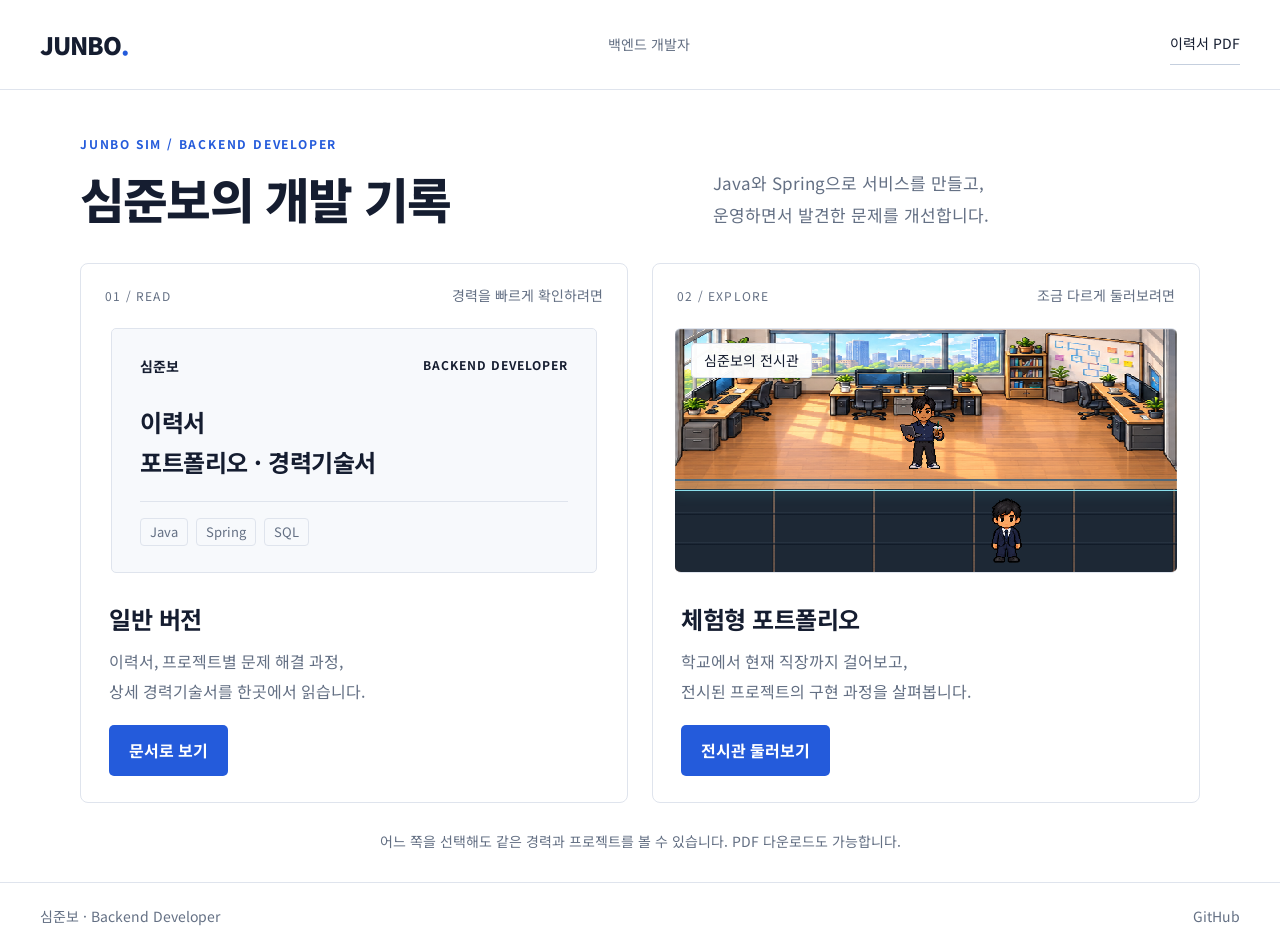
==== commit c50d0264: "Publish neon archive and redesigned 3x3 project exhibition" ====
--- a/index.html
+++ b/index.html
@@ -8,6 +8,7 @@
 <link rel="stylesheet" href="explorer.css">
 <link rel="stylesheet" href="brand.css">
 <link rel="stylesheet" href="exhibition-theme.css">
+<link rel="stylesheet" href="archive.css">
 <script src="visitor-sprites.js" defer></script><script src="paving.js" defer></script><script src="entry.js" defer></script>
 </head>
 <body class="entry-page">
--- a/archive.css
+++ b/archive.css
@@ -0,0 +1,83 @@
+/* Neon archive: restrained material and clear reading surfaces. */
+.entry-page .mode-grid{grid-template-columns:repeat(2,minmax(0,1fr));grid-template-rows:auto auto auto;row-gap:0}
+.entry-page .mode-card{display:grid;grid-template-rows:auto minmax(244px,1fr) auto}
+@supports(grid-template-rows:subgrid){.entry-page .mode-card{grid-row:span 3;grid-template-rows:subgrid;row-gap:0}}
+.entry-page .studio-preview{height:auto;min-height:244px}
+.entry-page .reading-preview{height:auto;min-height:244px;padding-bottom:26px}
+.entry-page .preview-tags{flex-wrap:wrap}
+.entry-page .reading-preview strong{overflow-wrap:anywhere}
+.entry-page .reading-preview p{flex-wrap:wrap}
+.entry-page .preview-path{background:repeating-linear-gradient(0deg,transparent 0 27px,#060f1c 28px,#4c5c6d66 29px,transparent 30px),repeating-linear-gradient(90deg,#1d2835 0 97px,#101923 98px,#63738444 99px,#202c38 100px)}
+.entry-page .preview-path .paving-tile{display:none}
+.entry-page .preview-divider{top:calc(66% - 10px);height:12px;background:#6ad8e418;border-top:2px solid #506879;border-bottom:1px solid #8bdfec;box-shadow:0 5px 12px #52cbd61c}
+.game-page .viewport{background:#18232e;border-color:#314b60;border-radius:12px}
+#render-surface{position:absolute;inset:0;pointer-events:none}
+#render-surface canvas{display:block;width:100%;height:100%}
+.pixi-ready .scene-backdrop,.pixi-ready .journey-path,.pixi-ready .journey-divider{visibility:hidden}
+.game-page .journey-path{background:repeating-linear-gradient(0deg,transparent 0 43px,#070f18 44px),repeating-linear-gradient(90deg,#202b36 0 166px,#080f18 167px,#1c2631 168px)}
+.game-page .journey-path .paving-tile{display:none}
+.game-page .journey-divider{top:313px;height:30px;background:#6eb0c512;border-top:3px solid #526574;border-bottom:2px solid #70d1e2}
+.game-page .scene-corner{inset:12px 14px auto;pointer-events:none;z-index:3}
+.game-page .scene-corner span{color:#d9e8f2;border-color:#8aa7b644;background:#0e1b2ae8;font-size:11px;letter-spacing:.5px}
+.game-page[data-scene=journey] .exhibit{top:42px;width:340px}
+.game-page[data-scene=journey] .exhibit-info{min-height:158px;padding:16px 20px;background:#fffffff2;border:1px solid #d9e6ed;border-radius:8px;box-shadow:0 10px 24px #08132326}
+.game-page[data-scene=journey] .exhibit-info h2{font-size:18px;line-height:1.5}
+.game-page[data-scene=journey] .exhibit-info p{font-size:14px;line-height:1.6;margin-bottom:8px}
+.game-page[data-scene=journey] .exhibit-info .overline{font-size:12px;letter-spacing:.2px}
+.game-page[data-scene=journey] .npc-display{top:166px}
+.game-page .visitor.walking{animation:none}
+.game-page .actor-name{background:#0c192be8;color:#e2eff7;border:1px solid #7997ac66;font-size:11px;padding:1px 7px}
+.game-page .visitor .actor-name{display:none}
+/* Real projects use the same terminal system as their supporting exhibits. */
+.game-page .gallery-exhibit{width:330px;height:306px}
+.game-page .gallery-exhibit .station-info{position:relative;top:0;left:0;transform:none;width:100%;height:286px;padding:22px 24px;text-align:left;color:#dbe8f0;border:1px solid #547481;background:linear-gradient(135deg,#142738,#0e1d2e);border-radius:9px;box-shadow:0 14px 28px #040d1840;display:flex;flex-direction:column;gap:6px}
+.game-page .gallery-exhibit.current .station-info{border-color:#89deec;box-shadow:0 0 0 1px #89deec22,0 14px 28px #040d1840}
+.game-page .station-info .overline{font-size:11px;letter-spacing:1px;color:#9eb8c9;margin:0;display:flex;justify-content:space-between}
+.game-page .station-info h2{font-size:23px;font-weight:700;line-height:1.4;letter-spacing:-.6px;color:#f2f8fc;margin:0}
+.game-page .station-result{font-size:14px;font-weight:500;line-height:1.6;color:#b6d0de;margin:0}
+.station-summary{color:#a8bcca;font-size:13px;line-height:1.55;margin:0}
+.station-visual{display:flex;align-items:center;gap:8px;min-height:32px;color:#a7dce6;font-size:12px}
+.station-visual strong{font-size:24px;letter-spacing:-1px;color:#98e2eb;font-weight:600}
+.station-visual span{border:1px solid #547c8b6e;border-radius:4px;padding:4px 8px}
+.station-visual i{font-style:normal;color:#658695}
+.game-page .station-info button{margin-top:auto;align-self:flex-start;min-height:38px;padding:7px 12px;border:1px solid #87b3c455;background:#244559;color:#e0f3f8;border-radius:5px;font-size:13px}
+.game-page .gallery-exhibit.current .station-info button{background:#93ddeb;color:#112a37;border-color:#93ddeb}
+.station-support .station-info h2{font-size:21px}
+.game-page .direction-pad{position:absolute;inset:auto 16px 14px;z-index:5;display:flex;justify-content:space-between;pointer-events:none;user-select:none;-webkit-user-select:none;-webkit-touch-callout:none}
+.game-page .direction-pad button{pointer-events:auto;width:48px;height:46px;min-width:44px;border:1px solid #99bfce66;background:#102234ed;color:#d9eef7;border-radius:9px;box-shadow:0 3px 12px #0003;touch-action:none;user-select:none;-webkit-user-select:none;-webkit-touch-callout:none;display:grid;place-items:center}
+.direction-pad button::before{content:'';width:10px;height:10px;border-top:2px solid currentColor;border-right:2px solid currentColor;transform:rotate(45deg)}
+.direction-pad [data-dir=left]::before{transform:rotate(-135deg)}
+.direction-pad [data-dir=up]::before{transform:rotate(-45deg)}
+.direction-pad [data-dir=down]::before{transform:rotate(135deg)}
+.game-page .direction-pad button:hover,.game-page .direction-pad button:active{background:#244b60;color:#c0f1f5;border-color:#a3e8ee}
+.game-page[data-scene=gallery] .direction-pad{inset:auto 14px 12px auto;display:grid;grid-template-columns:repeat(4,46px);grid-template-rows:44px;gap:5px;padding:5px;border-radius:12px;background:#08132166}
+.game-page[data-scene=gallery] .direction-pad [data-dir]{grid-column:auto;grid-row:1}
+.game-page[data-scene=gallery] .direction-pad [data-dir=left]{order:-1}
+.game-page[data-scene=gallery] .direction-pad button{width:46px;height:44px}
+.game-page .control-bar{min-height:42px;padding:10px 2px 0}
+.game-page .control-bar p{font-size:12px;line-height:1.6}
+.game-page .exhibition-guide{border-radius:12px}
+.game-page .gallery-map-grid button{min-height:80px;font-size:12px;line-height:1.5}
+@media(max-width:800px){.game-page .gallery-map-grid button{min-height:72px;font-size:13px}}
+@media(max-width:700px){.entry-page .mode-grid{grid-template-columns:minmax(0,1fr);grid-template-rows:none;row-gap:24px}.entry-page .mode-card{grid-row:auto;grid-template-rows:auto minmax(220px,1fr) auto}}
+@media(max-width:600px){
+ .entry-page .reading-preview{min-height:220px}
+ .entry-page .mode-card{grid-template-rows:auto minmax(220px,1fr) auto}
+ .entry-page .studio-preview{min-height:220px}
+ .game-page .viewport{height:460px;border-radius:10px}
+ .game-page[data-scene=journey] .exhibit{top:42px;width:326px}
+ .game-page[data-scene=journey] .exhibit-info{min-height:158px;padding:12px 18px}
+ .game-page[data-scene=journey] .exhibit-info h2{font-size:20px}
+ .game-page[data-scene=journey] .exhibit-info p{font-size:15px}
+ .game-page[data-scene=journey] .exhibit-info .overline{font-size:13px}
+ .game-page[data-scene=journey] .npc-display{top:166px}
+ .game-page .gallery-exhibit{width:330px}
+ .game-page .gallery-exhibit .station-info{padding:20px;height:286px}
+ .game-page .station-info h2{font-size:24px}
+ .game-page .station-result{font-size:16px}
+ .game-page .station-summary{font-size:14px}
+ .game-page .station-info button{font-size:15px;min-height:42px}
+ .game-page .direction-pad{inset:auto 14px 14px}
+ .game-page .touch-help{max-width:none;font-size:12px}
+}
+@media(prefers-reduced-motion:reduce){.game-page .world{will-change:auto}}
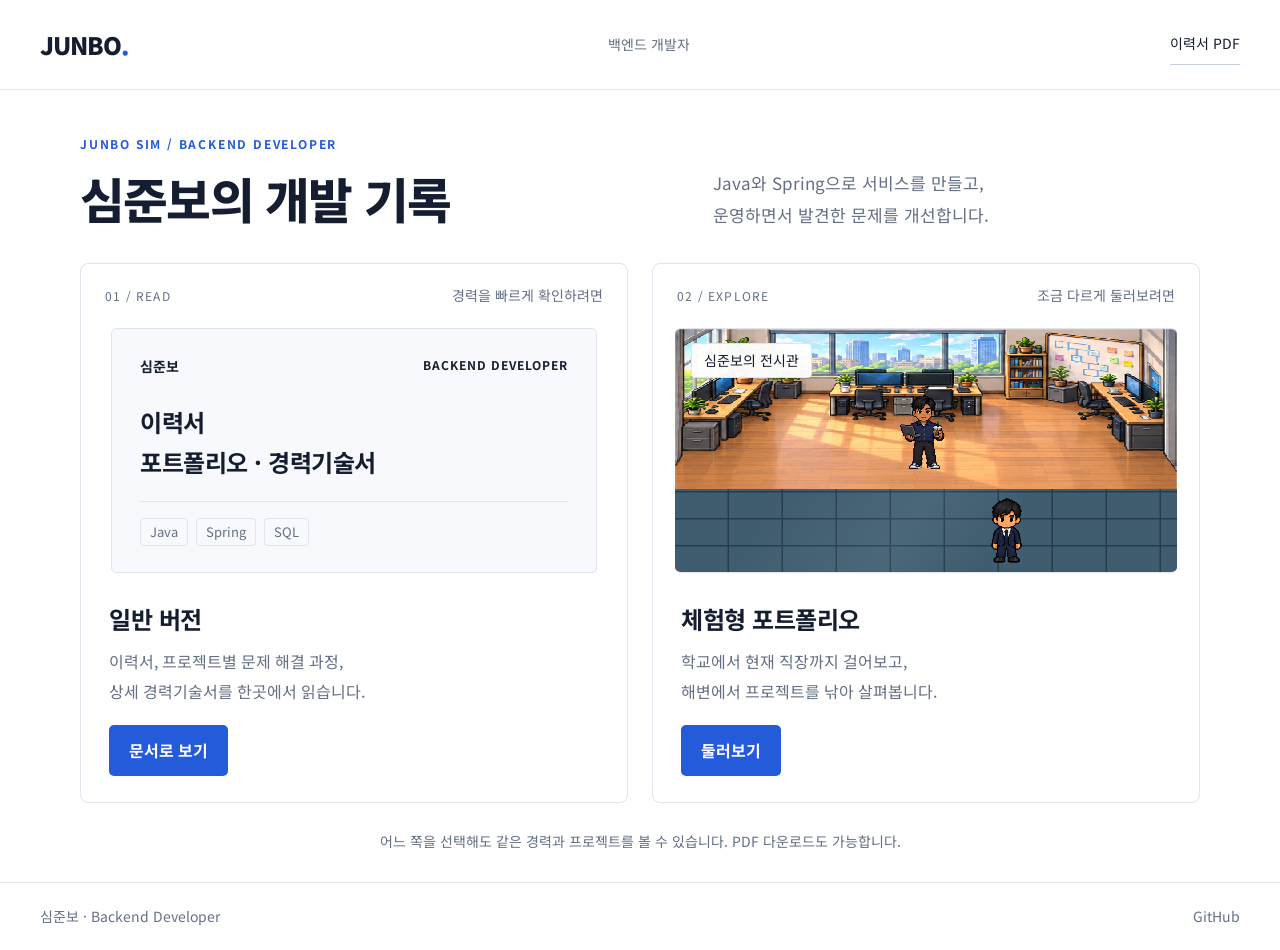
==== commit ba80f128: "Publish fishing portfolio and satin glass resume walkway" ====
--- a/index.html
+++ b/index.html
@@ -24,7 +24,7 @@
 <a class="mode-card play-card" href="game.html">
 <div class="mode-top"><span>02 / EXPLORE</span><span class="mode-tag">조금 다르게 둘러보려면</span></div>
 <div class="studio-preview" aria-hidden="true"><span class="preview-path"></span><span class="preview-divider"></span><span class="preview-npc pixel-sprite junbo-identity developer"></span><span class="preview-visitor pixel-sprite visitor-front"></span><span class="preview-caption">심준보의 전시관</span></div>
-<div class="mode-copy"><h2>체험형 포트폴리오</h2><p>학교에서 현재 직장까지 걸어보고,<br>전시된 프로젝트의 구현 과정을 살펴봅니다.</p><span class="mode-action">전시관 둘러보기</span></div>
+<div class="mode-copy"><h2>체험형 포트폴리오</h2><p>학교에서 현재 직장까지 걸어보고,<br>해변에서 프로젝트를 낚아 살펴봅니다.</p><span class="mode-action">둘러보기</span></div>
 </a>
 </div>
 <p class="entry-footnote">어느 쪽을 선택해도 같은 경력과 프로젝트를 볼 수 있습니다. PDF 다운로드도 가능합니다.</p>
--- a/archive.css
+++ b/archive.css
@@ -7,16 +7,16 @@
 .entry-page .preview-tags{flex-wrap:wrap}
 .entry-page .reading-preview strong{overflow-wrap:anywhere}
 .entry-page .reading-preview p{flex-wrap:wrap}
-.entry-page .preview-path{background:repeating-linear-gradient(0deg,transparent 0 27px,#060f1c 28px,#4c5c6d66 29px,transparent 30px),repeating-linear-gradient(90deg,#1d2835 0 97px,#101923 98px,#63738444 99px,#202c38 100px)}
+.entry-page .preview-path{background:linear-gradient(125deg,transparent 20%,#b8d2e517 46%,transparent 64%),repeating-linear-gradient(0deg,transparent 0 25px,#233d4e 26px 27px),repeating-linear-gradient(90deg,#405d70 0 52px,#233d4e 53px 54px)}
 .entry-page .preview-path .paving-tile{display:none}
-.entry-page .preview-divider{top:calc(66% - 10px);height:12px;background:#6ad8e418;border-top:2px solid #506879;border-bottom:1px solid #8bdfec;box-shadow:0 5px 12px #52cbd61c}
+.entry-page .preview-divider{display:none}
 .game-page .viewport{background:#18232e;border-color:#314b60;border-radius:12px}
 #render-surface{position:absolute;inset:0;pointer-events:none}
 #render-surface canvas{display:block;width:100%;height:100%}
 .pixi-ready .scene-backdrop,.pixi-ready .journey-path,.pixi-ready .journey-divider{visibility:hidden}
-.game-page .journey-path{background:repeating-linear-gradient(0deg,transparent 0 43px,#070f18 44px),repeating-linear-gradient(90deg,#202b36 0 166px,#080f18 167px,#1c2631 168px)}
+.game-page .journey-path{background:linear-gradient(125deg,transparent 20%,#c6dce51c 46%,transparent 64%),repeating-linear-gradient(0deg,transparent 0 40px,#233d4e 41px 42px),repeating-linear-gradient(90deg,#405d70 0 82px,#233d4e 83px 84px)}
 .game-page .journey-path .paving-tile{display:none}
-.game-page .journey-divider{top:313px;height:30px;background:#6eb0c512;border-top:3px solid #526574;border-bottom:2px solid #70d1e2}
+.game-page .journey-divider{display:none!important}
 .game-page .scene-corner{inset:12px 14px auto;pointer-events:none;z-index:3}
 .game-page .scene-corner span{color:#d9e8f2;border-color:#8aa7b644;background:#0e1b2ae8;font-size:11px;letter-spacing:.5px}
 .game-page[data-scene=journey] .exhibit{top:42px;width:340px}
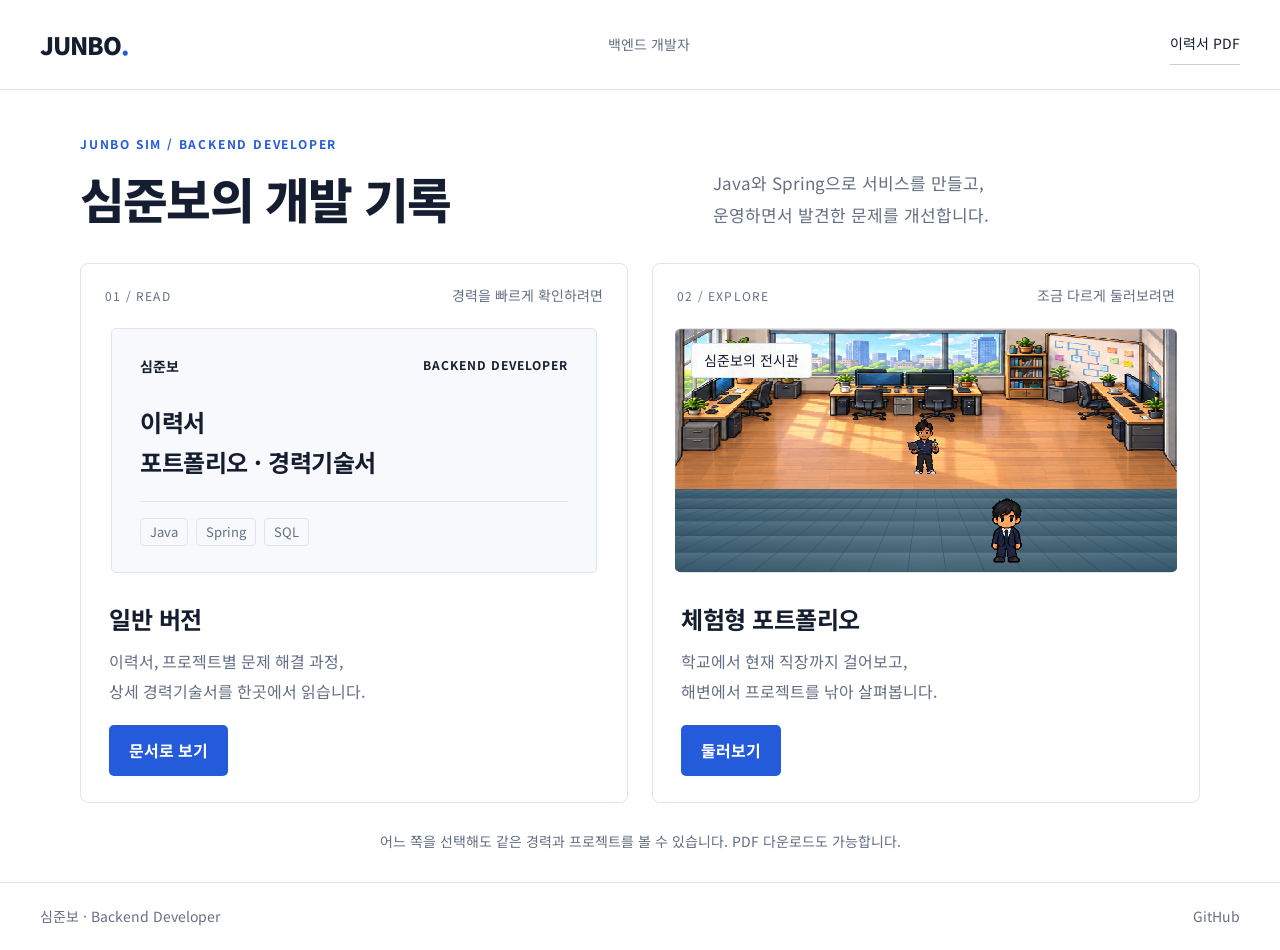
==== commit b05c984a: "Publish E room seams and approved portfolio refinements" ====
--- a/index.html
+++ b/index.html
@@ -9,7 +9,7 @@
 <link rel="stylesheet" href="brand.css">
 <link rel="stylesheet" href="exhibition-theme.css">
 <link rel="stylesheet" href="archive.css">
-<script src="visitor-sprites.js" defer></script><script src="paving.js" defer></script><script src="entry.js" defer></script>
+<script src="visitor-sprites.js" defer></script><script src="floor-perspective.js?v=12" defer></script><script src="entry.js" defer></script><script src="preview.js" defer></script>
 </head>
 <body class="entry-page">
 <header class="shell-header"><a class="brand" href="index.html" aria-label="버전 선택으로 돌아가기">JUNBO<span>.</span></a><span class="header-note">백엔드 개발자</span><a class="quiet-link" href="pdf/resume.pdf" download="심준보_이력서.pdf">이력서 PDF</a></header>
--- a/exhibition-theme.css
+++ b/exhibition-theme.css
@@ -109,3 +109,72 @@
 @media(max-width:650px) {
   .shell-header { min-height:78px; padding:20px 22px; }
 }
+
+/* Text remains in its card when fonts grow, without hiding page overflow. */
+body.entry-page,body.game-page{overflow-wrap:anywhere}
+.shell-header,.shell-footer,.game-heading,.room-toolbar,.mode-top{flex-wrap:wrap}
+.shell-header>*,.shell-footer>*,.entry-intro>*,.mode-grid>*,.mode-card>*,.mode-top>*,.game-heading>*,.room-toolbar>*,.exhibition-guide,.location-copy,.guide-heading>*{min-width:0}
+.entry-intro{grid-template-columns:minmax(0,1.2fr) minmax(0,1fr)}
+.room-tabs{flex-wrap:wrap}
+.room-tabs>*{min-width:0;overflow-wrap:anywhere}
+.motion-control{white-space:normal}
+.motion-control input{flex-shrink:0}
+.guide-heading{flex-wrap:wrap}
+
+/* Journey text is outside the scaled scene. The compact current-era marker
+   stays anchored to the viewport rather than clipping at a room boundary. */
+.game-page[data-scene=journey] .scene-corner{gap:8px;flex-wrap:wrap;align-items:flex-start}
+.game-page[data-scene=journey] .scene-corner span{max-width:100%;line-height:1.5;overflow-wrap:anywhere}
+.game-page[data-scene=journey] #scene-label{max-width:calc(100% - 76px)}
+.location-copy #location-subtitle{font-size:.875rem;color:var(--muted);line-height:1.7;font-variant-numeric:tabular-nums}
+.location-summary{margin:3px 0 0;color:#526178;font-size:.9375rem;line-height:1.8;overflow-wrap:anywhere}
+.game-page[data-scene=journey] .exhibition-guide{height:auto}
+.game-page[data-scene=journey] .interaction-strip{align-items:stretch}
+.game-page[data-scene=journey] .action-button{white-space:normal;overflow-wrap:anywhere}
+@media(max-width:1000px){
+ .game-page[data-scene=journey] .exhibition-layout{grid-template-columns:minmax(0,1fr)}
+ .game-page[data-scene=journey] .exhibition-guide{min-height:0}
+ .game-page[data-scene=journey] .interaction-strip{display:grid;grid-template-columns:minmax(0,1fr) minmax(140px,200px);align-items:center;gap:18px}
+ .game-page[data-scene=journey] .timeline-nav{grid-template-columns:repeat(3,minmax(0,1fr));gap:8px}
+ .game-page[data-scene=journey] .timeline-nav button{border:1px solid #dfe4ed;border-radius:5px}
+ .game-page[data-scene=journey] .timeline-nav button[aria-current=true]{border-color:#245bdb}
+}
+@media(max-width:600px){
+ .game-page[data-scene=journey] .interaction-strip{grid-template-columns:minmax(0,1fr);gap:12px}
+ .game-page[data-scene=journey] .timeline-nav{grid-template-columns:repeat(2,minmax(0,1fr))}
+}
+
+/* Keep the controls close to the scene on short mobile screens. All content
+   still grows vertically when its text needs another line. */
+@media(max-width:600px){
+ .game-page .shell-header{min-height:58px;padding:7px 16px;gap:8px 16px}
+ .game-page .shell-header .quiet-link{min-height:44px}
+ .game-page .game-shell{padding-top:10px}
+ .game-page .game-heading{margin-bottom:6px;gap:8px 12px}
+ .game-page .game-heading h1{font-size:1.35rem;line-height:1.5}
+ .game-page .game-heading .quiet-link{max-width:7.5em}
+ .game-page .room-tabs{gap:0 8px}
+ .game-page .room-tabs button{min-height:44px;padding:7px 6px;margin-right:8px}
+ .game-page .room-tabs a{padding:4px 0}
+ .game-page .room-toolbar{padding:6px 0;gap:4px 10px}
+ .game-page .room-toolbar p{flex:1 1 170px;max-width:none}
+ .game-page .motion-control{min-height:44px}
+}
+@media(max-width:600px) and (max-height:700px){
+ .game-page .game-heading .overline{display:none}
+ .game-page .game-shell{padding-top:6px}
+ .game-page .game-heading{margin-bottom:4px}
+ .game-page .room-toolbar{padding:2px 0}
+}
+@media(min-width:601px) and (max-width:1100px) and (max-height:700px){
+ .game-page .shell-header{min-height:58px;padding:7px 24px;gap:8px 16px}
+ .game-page .shell-header .quiet-link{min-height:44px}
+ .game-page .game-shell{padding-top:6px}
+ .game-page .game-heading{margin-bottom:4px;gap:8px 12px}
+ .game-page .game-heading .overline{display:none}
+ .game-page .game-heading h1{font-size:1.35rem;line-height:1.5}
+ .game-page .room-tabs button{min-height:44px;padding:7px 6px}
+ .game-page .room-tabs a{padding:4px 0}
+ .game-page .room-toolbar{padding:2px 0;gap:4px 10px}
+ .game-page .motion-control{min-height:44px}
+}
--- a/archive.css
+++ b/archive.css
@@ -7,7 +7,8 @@
 .entry-page .preview-tags{flex-wrap:wrap}
 .entry-page .reading-preview strong{overflow-wrap:anywhere}
 .entry-page .reading-preview p{flex-wrap:wrap}
-.entry-page .preview-path{background:linear-gradient(125deg,transparent 20%,#b8d2e517 46%,transparent 64%),repeating-linear-gradient(0deg,transparent 0 25px,#233d4e 26px 27px),repeating-linear-gradient(90deg,#405d70 0 52px,#233d4e 53px 54px)}
+.entry-page .preview-path{background:linear-gradient(155deg,#526f82,#345568)}
+.entry-page .preview-path canvas{display:block;width:100%;height:100%}
 .entry-page .preview-path .paving-tile{display:none}
 .entry-page .preview-divider{display:none}
 .game-page .viewport{background:#18232e;border-color:#314b60;border-radius:12px}
@@ -16,15 +17,45 @@
 .pixi-ready .scene-backdrop,.pixi-ready .journey-path,.pixi-ready .journey-divider{visibility:hidden}
 .game-page .journey-path{background:linear-gradient(125deg,transparent 20%,#c6dce51c 46%,transparent 64%),repeating-linear-gradient(0deg,transparent 0 40px,#233d4e 41px 42px),repeating-linear-gradient(90deg,#405d70 0 82px,#233d4e 83px 84px)}
 .game-page .journey-path .paving-tile{display:none}
+#perspective-floor-fallback{position:absolute;top:0;pointer-events:none}
+.game-page[data-scene=journey] .journey-path{overflow:visible}
+.game-page[data-scene=journey] .scene-bay{position:relative}
+/* Keep a CSS divider inside its room layer. The foreground visitor can overlap
+   the room edge with a hat/head and must never be painted behind that divider. */
+.game-page[data-scene=journey] .scene-backdrop{z-index:0}
+.game-page[data-scene=journey] .visitor{z-index:2}
+/* The art is registered to 1200 x 680, exactly 2x the 600 x 340 world bay.
+   CSS and Pixi therefore preserve the same furniture proportions and crop. */
+.game-page[data-scene=journey] .scene-bay{background-size:600px 340px;background-position:0 0}
+.game-page[data-scene=journey] .scene-school{background-image:url('assets/room-school-v14.webp')}
+.game-page[data-scene=journey] .scene-university{background-image:url('assets/room-university-v14.webp')}
+.game-page[data-scene=journey] .scene-military{background-image:url('assets/room-military-v14.webp')}
+.game-page[data-scene=journey] .scene-office{background-image:url('assets/room-office-v14.webp')}
+.game-page[data-scene=journey] .scene-lab{background-image:url('assets/room-lab-v14.webp')}
+.game-page[data-scene=journey]:not(.pixi-ready) .scene-bay::before{content:'';position:absolute;inset:0;background:#14263629;pointer-events:none}
+/* Approved E, identical to the four Pixi rectangles: 2px + 1px translucent
+   joint, then a 6 x 7px floor contact with a 1px highlight. No upright post. */
+.game-page[data-scene=journey]:not(.pixi-ready) .scene-bay:not(:last-child)::after{content:'';position:absolute;z-index:1;right:-3px;top:0;width:6px;height:340px;background:linear-gradient(rgb(209 219 214 / .48),rgb(209 219 214 / .48)) 0 333px/6px 1px no-repeat,linear-gradient(rgb(140 165 175 / .55),rgb(140 165 175 / .55)) 0 333px/6px 7px no-repeat,linear-gradient(rgb(177 192 190 / .5),rgb(177 192 190 / .5)) 2px 0/2px 340px no-repeat,linear-gradient(rgb(110 138 148 / .28),rgb(110 138 148 / .28)) 4px 0/1px 340px no-repeat;box-shadow:none}
 .game-page .journey-divider{display:none!important}
 .game-page .scene-corner{inset:12px 14px auto;pointer-events:none;z-index:3}
 .game-page .scene-corner span{color:#d9e8f2;border-color:#8aa7b644;background:#0e1b2ae8;font-size:11px;letter-spacing:.5px}
 .game-page[data-scene=journey] .exhibit{top:42px;width:340px}
-.game-page[data-scene=journey] .exhibit-info{min-height:158px;padding:16px 20px;background:#fffffff2;border:1px solid #d9e6ed;border-radius:8px;box-shadow:0 10px 24px #08132326}
+.game-page[data-scene=journey] .exhibit-info{min-height:158px;max-height:188px;overflow-y:auto;overscroll-behavior:contain;scrollbar-width:thin;padding:16px 20px;background:#fffffff2;border:1px solid #d9e6ed;border-radius:8px;box-shadow:0 10px 24px #08132326}
 .game-page[data-scene=journey] .exhibit-info h2{font-size:18px;line-height:1.5}
 .game-page[data-scene=journey] .exhibit-info p{font-size:14px;line-height:1.6;margin-bottom:8px}
 .game-page[data-scene=journey] .exhibit-info .overline{font-size:12px;letter-spacing:.2px}
-.game-page[data-scene=journey] .npc-display{top:166px}
+/* Feet, not transparent cell bounds, define the shared room-floor contact.
+   Exhibit top 42 + height 310 - bottom 42 = world y 310. Stage alpha padding
+   is compensated inside the box; the preserved identity atlas stays intact. */
+.game-page[data-scene=journey] .npc-display{top:auto;bottom:42px;width:128px;height:128px;isolation:isolate}
+.game-page[data-scene=journey] .npc-display::before{content:'';position:absolute;left:50%;bottom:-2px;width:36px;height:6px;transform:translateX(-50%);border-radius:50%;background:#172a3329;z-index:-1}
+.game-page[data-scene=journey] .npc-display .pixel-sprite{width:128px;height:128px;transform:translateY(var(--npc-foot-inset,6.25px))}
+.game-page[data-scene=journey] .npc-display .schoolboy,.game-page[data-scene=journey] .npc-display .soldier-cook{--npc-foot-inset:3px}
+.game-page[data-scene=journey] .npc-display .student{--npc-foot-inset:2.5px}
+.visitor-reflection{display:none;pointer-events:none}
+.game-page[data-scene=journey]:not(.pixi-ready) .visitor-reflection{display:block;transform:scaleY(-1);opacity:.09;filter:saturate(.45)}
+.game-page[data-scene=journey]:not(.pixi-ready) .visitor::before{content:'';position:absolute;left:50%;top:77px;width:42px;height:7px;transform:translateX(-50%);border-radius:50%;background:#1934432e}
+.game-page[data-scene=journey] .scenic-exhibit .exhibit-info{min-height:0;padding:12px 20px}
 .game-page .visitor.walking{animation:none}
 .game-page .actor-name{background:#0c192be8;color:#e2eff7;border:1px solid #7997ac66;font-size:11px;padding:1px 7px}
 .game-page .visitor .actor-name{display:none}
@@ -70,7 +101,7 @@
  .game-page[data-scene=journey] .exhibit-info h2{font-size:20px}
  .game-page[data-scene=journey] .exhibit-info p{font-size:15px}
  .game-page[data-scene=journey] .exhibit-info .overline{font-size:13px}
- .game-page[data-scene=journey] .npc-display{top:166px}
+ .game-page[data-scene=journey] .npc-display{top:auto}
  .game-page .gallery-exhibit{width:330px}
  .game-page .gallery-exhibit .station-info{padding:20px;height:286px}
  .game-page .station-info h2{font-size:24px}
@@ -81,3 +112,13 @@
  .game-page .touch-help{max-width:none;font-size:12px}
 }
 @media(prefers-reduced-motion:reduce){.game-page .world{will-change:auto}}
+
+/* Match the actual room depth: the exhibit figure is behind the visitor. */
+.entry-page .preview-npc{width:58px;height:58px;left:calc(50% - 29px);top:auto;bottom:calc(34% + 12px)}
+
+/* Let navigation reflow with its font size instead of squeezing dates into
+   three fixed columns when the user enlarges text. */
+.timeline-nav button,.timeline-nav button span{min-width:0;overflow-wrap:anywhere}
+@media(max-width:800px){
+ .game-page .timeline-nav{grid-template-columns:repeat(auto-fit,minmax(min(100%,max(8.5em,calc((100% - 16px)/3))),1fr))}
+}
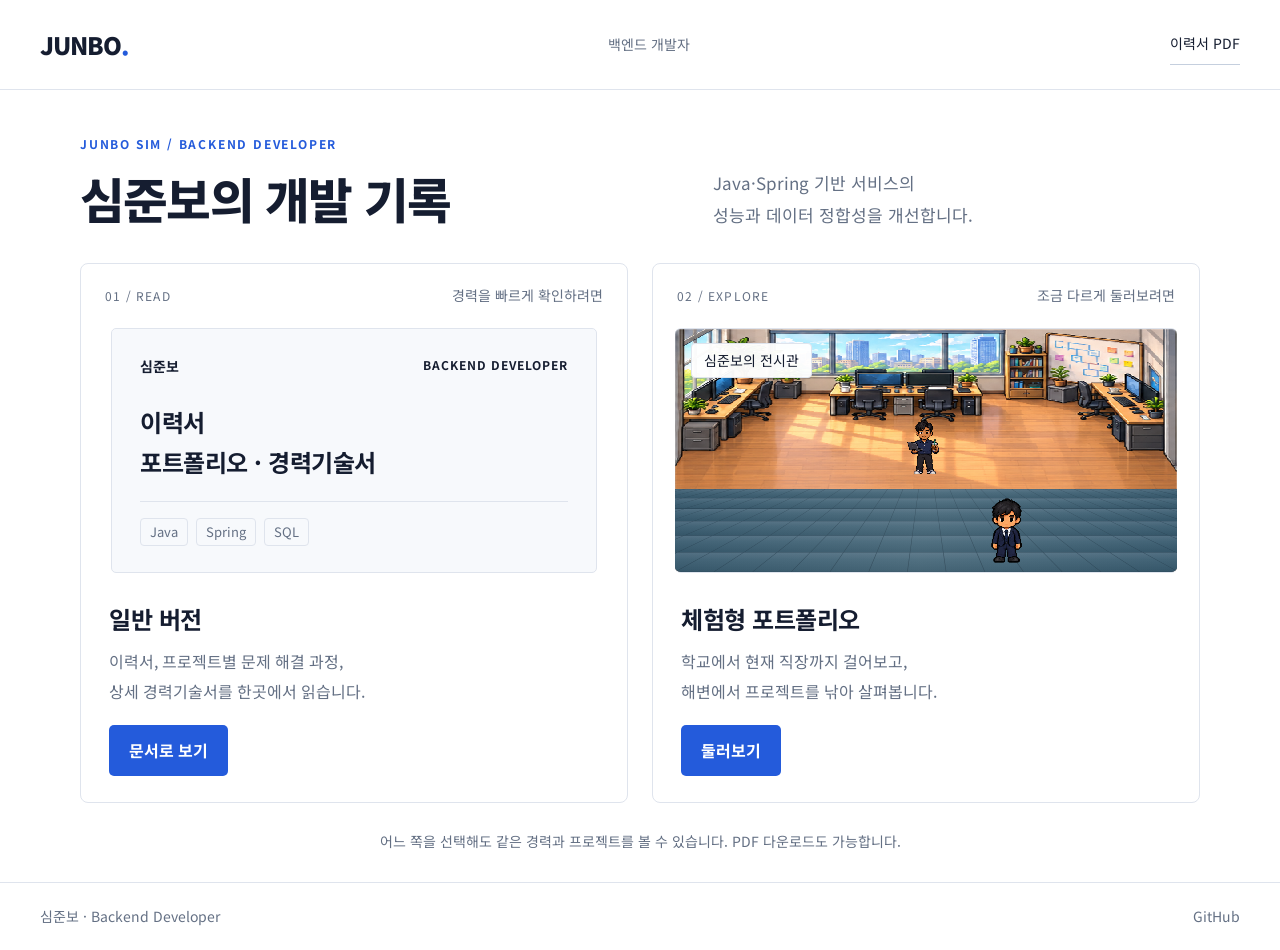
==== commit 7b699148: "feat(web): 지원용 경력 본문과 프로필 정보 정비" ====
--- a/index.html
+++ b/index.html
@@ -3,7 +3,7 @@
 <head>
 <meta charset="utf-8"><meta name="viewport" content="width=device-width,initial-scale=1">
 <title>심준보 | 개발 기록</title>
-<meta name="description" content="백엔드 개발자 심준보의 이력서와 프로젝트. 문서형 또는 체험형 포트폴리오로 살펴보세요.">
+<meta name="description" content="Java·Spring 백엔드 개발자 심준보. SQL 성능 개선, 데이터 정합성 보정, 운영 자동화와 IoT 통신 서버 개발 경험을 소개합니다.">
 <link rel="icon" type="image/svg+xml" href="data:image/svg+xml,%3Csvg xmlns='http://www.w3.org/2000/svg' viewBox='0 0 32 32'%3E%3Crect width='32' height='32' rx='8' fill='%23151d30'/%3E%3Ctext x='5' y='23' font-size='20' fill='%2386adff' font-family='sans-serif' font-weight='700'%3EJ.%3C/text%3E%3C/svg%3E">
 <link rel="stylesheet" href="explorer.css">
 <link rel="stylesheet" href="brand.css">
@@ -14,7 +14,7 @@
 <body class="entry-page">
 <header class="shell-header"><a class="brand" href="index.html" aria-label="버전 선택으로 돌아가기">JUNBO<span>.</span></a><span class="header-note">백엔드 개발자</span><a class="quiet-link" href="pdf/resume.pdf" download="심준보_이력서.pdf">이력서 PDF</a></header>
 <main class="entry-main">
-<div class="entry-intro"><p class="overline">JUNBO SIM / BACKEND DEVELOPER</p><h1>심준보의 개발 기록</h1><p>Java와 Spring으로 서비스를 만들고,<br>운영하면서 발견한 문제를 개선합니다.</p></div>
+<div class="entry-intro"><p class="overline">JUNBO SIM / BACKEND DEVELOPER</p><h1>심준보의 개발 기록</h1><p>Java·Spring 기반 서비스의<br>성능과 데이터 정합성을 개선합니다.</p></div>
 <div class="mode-grid">
 <a class="mode-card read-card" href="normal.html">
 <div class="mode-top"><span>01 / READ</span><span class="mode-tag">경력을 빠르게 확인하려면</span></div>
--- a/archive.css
+++ b/archive.css
@@ -11,7 +11,8 @@
 .entry-page .preview-path canvas{display:block;width:100%;height:100%}
 .entry-page .preview-path .paving-tile{display:none}
 .entry-page .preview-divider{display:none}
-.game-page .viewport{background:#18232e;border-color:#314b60;border-radius:12px}
+.game-page .viewport{--movement-button-size:48px;--movement-pad-width:152px;--movement-pad-height:100px;--movement-controls-inset:12px;background:#18232e;border-color:#314b60;border-radius:12px}
+.game-page[data-scene=journey] .viewport{height:600px}
 #render-surface{position:absolute;inset:0;pointer-events:none}
 #render-surface canvas{display:block;width:100%;height:100%}
 .pixi-ready .scene-backdrop,.pixi-ready .journey-path,.pixi-ready .journey-divider{visibility:hidden}
@@ -74,17 +75,19 @@
 .game-page .station-info button{margin-top:auto;align-self:flex-start;min-height:38px;padding:7px 12px;border:1px solid #87b3c455;background:#244559;color:#e0f3f8;border-radius:5px;font-size:13px}
 .game-page .gallery-exhibit.current .station-info button{background:#93ddeb;color:#112a37;border-color:#93ddeb}
 .station-support .station-info h2{font-size:21px}
-.game-page .direction-pad{position:absolute;inset:auto 16px 14px;z-index:5;display:flex;justify-content:space-between;pointer-events:none;user-select:none;-webkit-user-select:none;-webkit-touch-callout:none}
-.game-page .direction-pad button{pointer-events:auto;width:48px;height:46px;min-width:44px;border:1px solid #99bfce66;background:#102234ed;color:#d9eef7;border-radius:9px;box-shadow:0 3px 12px #0003;touch-action:none;user-select:none;-webkit-user-select:none;-webkit-touch-callout:none;display:grid;place-items:center}
+/* A compact, native-size T-pad reserves two rows rather than three. Rendering
+   and movement read its actual bounds; it is never scaled with the world. */
+.game-page .viewport .direction-pad{position:absolute;inset:auto auto var(--movement-controls-inset) var(--movement-controls-inset);z-index:5;display:grid;grid-template-columns:repeat(3,var(--movement-button-size));grid-template-rows:repeat(2,var(--movement-button-size));gap:4px;width:var(--movement-pad-width);height:var(--movement-pad-height);padding:0;background:none;border-radius:0;justify-content:start;pointer-events:none;user-select:none;-webkit-user-select:none;-webkit-touch-callout:none}
+.game-page .viewport .direction-pad button{pointer-events:auto;width:var(--movement-button-size);height:var(--movement-button-size);min-width:44px;min-height:44px;margin:0;padding:0;order:0;border:1px solid #99bfce66;background:#102234ed;color:#d9eef7;border-radius:9px;box-shadow:0 3px 12px #0003;touch-action:none;user-select:none;-webkit-user-select:none;-webkit-touch-callout:none;display:grid;place-items:center}
+.game-page .viewport .direction-pad [data-dir=up]{grid-column:2;grid-row:1}
+.game-page .viewport .direction-pad [data-dir=left]{grid-column:1;grid-row:2}
+.game-page .viewport .direction-pad [data-dir=down]{grid-column:2;grid-row:2}
+.game-page .viewport .direction-pad [data-dir=right]{grid-column:3;grid-row:2}
 .direction-pad button::before{content:'';width:10px;height:10px;border-top:2px solid currentColor;border-right:2px solid currentColor;transform:rotate(45deg)}
 .direction-pad [data-dir=left]::before{transform:rotate(-135deg)}
 .direction-pad [data-dir=up]::before{transform:rotate(-45deg)}
 .direction-pad [data-dir=down]::before{transform:rotate(135deg)}
 .game-page .direction-pad button:hover,.game-page .direction-pad button:active{background:#244b60;color:#c0f1f5;border-color:#a3e8ee}
-.game-page[data-scene=gallery] .direction-pad{inset:auto 14px 12px auto;display:grid;grid-template-columns:repeat(4,46px);grid-template-rows:44px;gap:5px;padding:5px;border-radius:12px;background:#08132166}
-.game-page[data-scene=gallery] .direction-pad [data-dir]{grid-column:auto;grid-row:1}
-.game-page[data-scene=gallery] .direction-pad [data-dir=left]{order:-1}
-.game-page[data-scene=gallery] .direction-pad button{width:46px;height:44px}
 .game-page .control-bar{min-height:42px;padding:10px 2px 0}
 .game-page .control-bar p{font-size:12px;line-height:1.6}
 .game-page .exhibition-guide{border-radius:12px}
@@ -95,7 +98,8 @@
  .entry-page .reading-preview{min-height:220px}
  .entry-page .mode-card{grid-template-rows:auto minmax(220px,1fr) auto}
  .entry-page .studio-preview{min-height:220px}
- .game-page .viewport{height:460px;border-radius:10px}
+ .game-page .viewport{--movement-button-size:44px;--movement-pad-width:140px;--movement-pad-height:92px;height:460px;border-radius:10px}
+ .game-page[data-scene=journey] .viewport{height:500px}
  .game-page[data-scene=journey] .exhibit{top:42px;width:326px}
  .game-page[data-scene=journey] .exhibit-info{min-height:158px;padding:12px 18px}
  .game-page[data-scene=journey] .exhibit-info h2{font-size:20px}
@@ -108,10 +112,12 @@
  .game-page .station-result{font-size:16px}
  .game-page .station-summary{font-size:14px}
  .game-page .station-info button{font-size:15px;min-height:42px}
- .game-page .direction-pad{inset:auto 14px 14px}
  .game-page .touch-help{max-width:none;font-size:12px}
 }
 @media(prefers-reduced-motion:reduce){.game-page .world{will-change:auto}}
+@media(max-width:1100px) and (max-height:500px){
+ .game-page .viewport{--movement-button-size:44px;--movement-pad-width:140px;--movement-pad-height:92px}
+}
 
 /* Match the actual room depth: the exhibit figure is behind the visitor. */
 .entry-page .preview-npc{width:58px;height:58px;left:calc(50% - 29px);top:auto;bottom:calc(34% + 12px)}
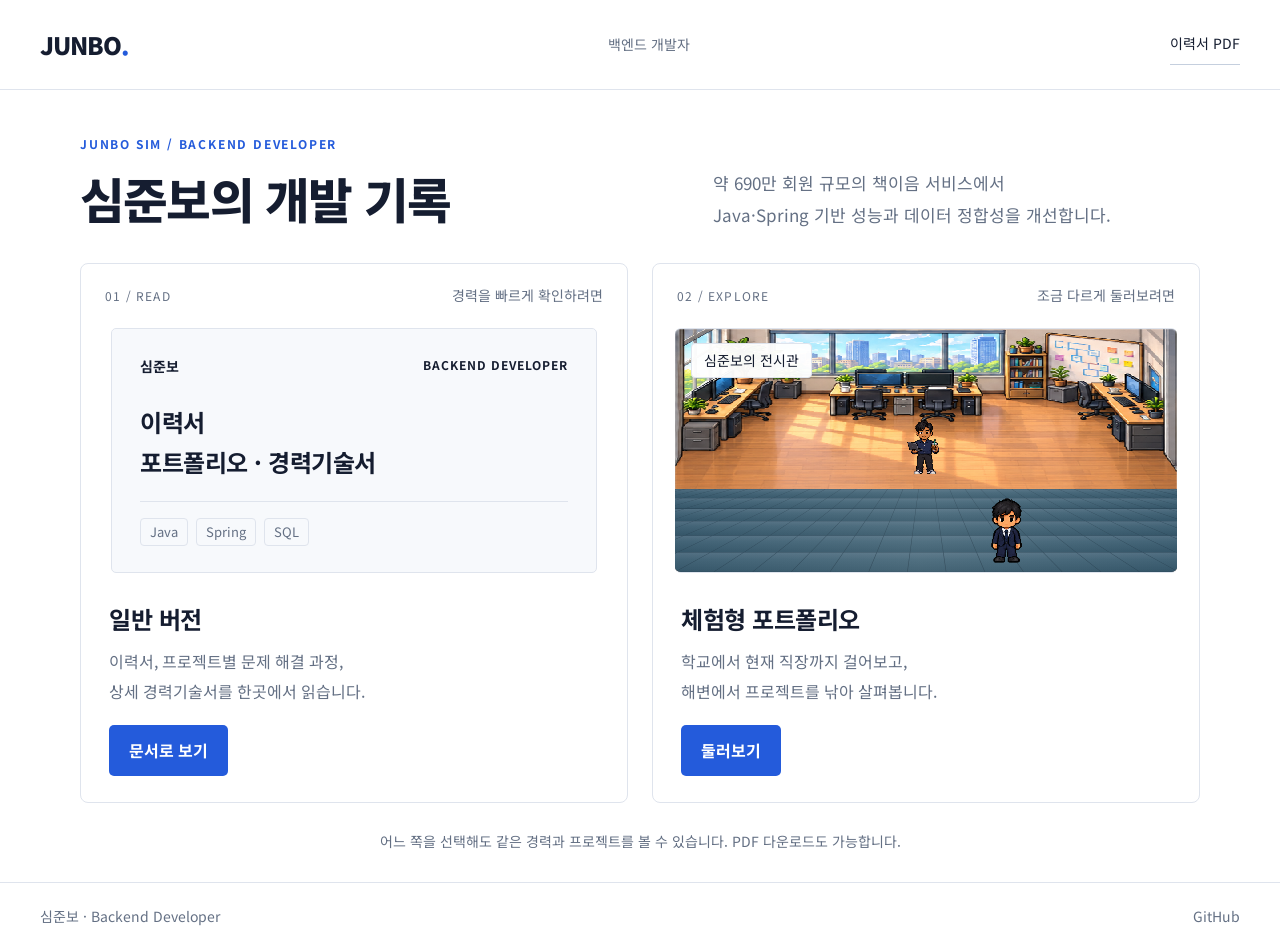
==== commit 978715f0: "Strengthen backend experience and refresh portfolio PDFs" ====
--- a/index.html
+++ b/index.html
@@ -14,7 +14,7 @@
 <body class="entry-page">
 <header class="shell-header"><a class="brand" href="index.html" aria-label="버전 선택으로 돌아가기">JUNBO<span>.</span></a><span class="header-note">백엔드 개발자</span><a class="quiet-link" href="pdf/resume.pdf" download="심준보_이력서.pdf">이력서 PDF</a></header>
 <main class="entry-main">
-<div class="entry-intro"><p class="overline">JUNBO SIM / BACKEND DEVELOPER</p><h1>심준보의 개발 기록</h1><p>Java·Spring 기반 서비스의<br>성능과 데이터 정합성을 개선합니다.</p></div>
+<div class="entry-intro"><p class="overline">JUNBO SIM / BACKEND DEVELOPER</p><h1>심준보의 개발 기록</h1><p>약 690만 회원 규모의 책이음 서비스에서<br>Java·Spring 기반 성능과 데이터 정합성을 개선합니다.</p></div>
 <div class="mode-grid">
 <a class="mode-card read-card" href="normal.html">
 <div class="mode-top"><span>01 / READ</span><span class="mode-tag">경력을 빠르게 확인하려면</span></div>
